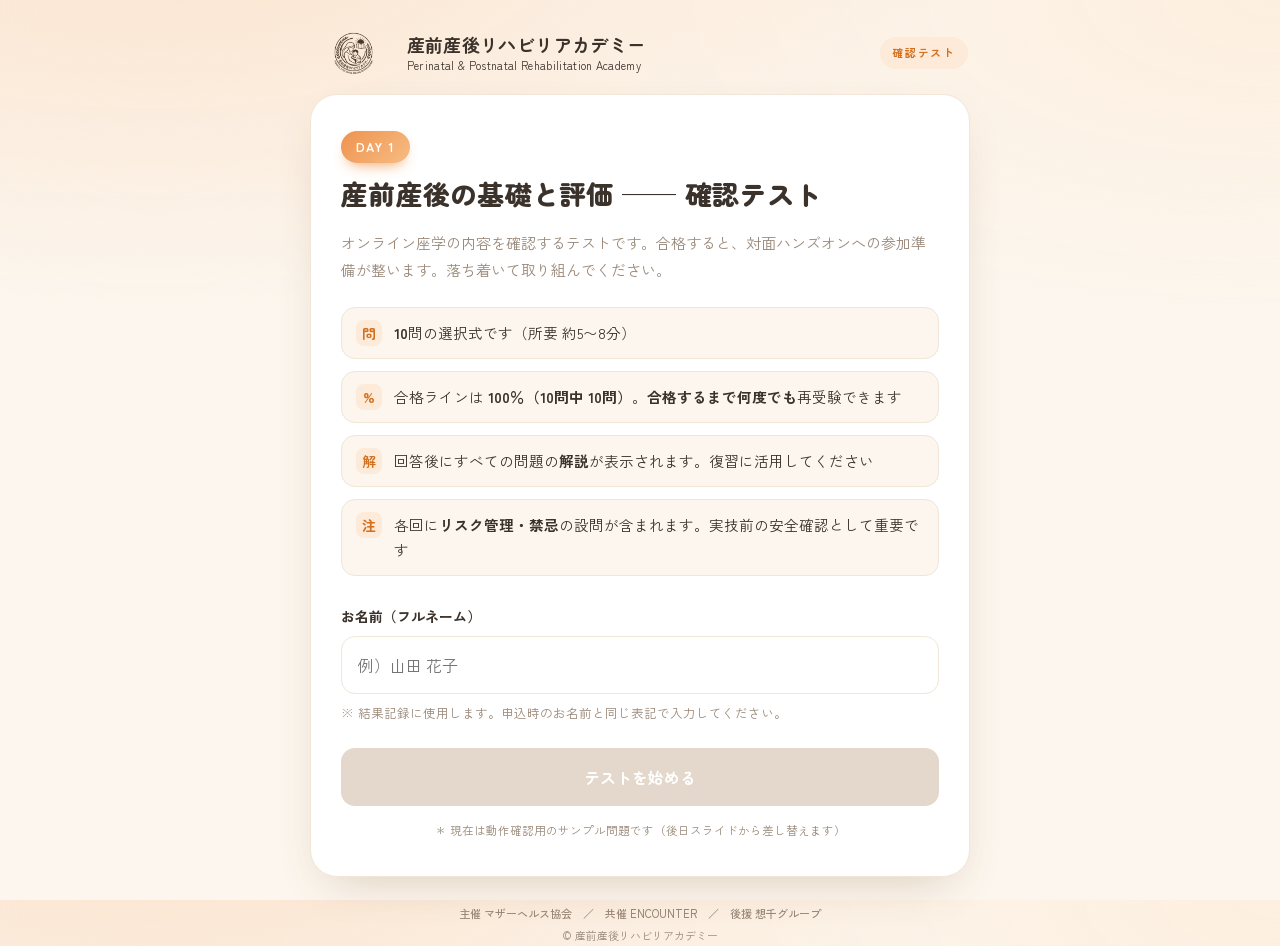
==== index.html @ aec10344 "Add files via upload" ====
<!DOCTYPE html>
<html lang="ja">
<head>
<meta charset="UTF-8" />
<meta name="viewport" content="width=device-width, initial-scale=1.0" />
<title>確認テスト｜産前産後リハビリアカデミー</title>
<link rel="preconnect" href="https://fonts.googleapis.com">
<link rel="preconnect" href="https://fonts.gstatic.com" crossorigin>
<link href="https://fonts.googleapis.com/css2?family=Zen+Kaku+Gothic+New:wght@400;500;700&family=Zen+Maru+Gothic:wght@500;700;900&display=swap" rel="stylesheet">
<style>
  /* ============================================================
     確認テスト テンプレート
     ── このファイルをDayごとに複製し、下の CONFIG と QUESTIONS を
        差し替えれば Day2〜4 も同じ見た目で量産できます。
     ============================================================ */

  /* ── ブランドカラー：HPの正式カラーコードが分かれば、ここを差し替えるだけで全体に反映 ── */
  :root{
    --cream:#FCF6EE;
    --paper:#FFFFFF;
    --ink:#3B322B;
    --ink-soft:#9A897A;
    --line:#F1E6D8;
    --coral:#EE934E;       /* メイン強調＝HPのオレンジ */
    --coral-dk:#D2701F;
    --sage:#84B58E;        /* 合格（セージ） */
    --clay:#E0907F;        /* 再挑戦（ダスティローズ） */
    --sage-bg:#E8F3EB;
    --clay-bg:#FBE8E5;
    --shadow:0 18px 48px -20px rgba(120,80,40,.30);
  }
  *{box-sizing:border-box;margin:0;padding:0}
  html,body{height:100%}
  body{
    font-family:"Zen Kaku Gothic New",system-ui,sans-serif;
    background:
      radial-gradient(120% 80% at 12% -10%, #FBE3CD 0%, transparent 55%),
      radial-gradient(110% 70% at 100% 0%, #FDEFDF 0%, transparent 50%),
      var(--cream);
    color:var(--ink);
    line-height:1.75;
    min-height:100%;
    display:flex;
    justify-content:center;
    padding:28px 16px 60px;
    -webkit-font-smoothing:antialiased;
  }
  .wrap{width:100%;max-width:660px}

  .masthead{display:flex;align-items:center;flex-wrap:wrap;gap:12px;margin-bottom:18px;padding:2px 2px 0}
  .masthead .logo{height:46px;width:auto;display:block}
  .wordmark{display:flex;flex-direction:column;justify-content:center;gap:3px}
  .wordmark .wm-mark{display:none}
  .wordmark .wm-text{font-family:"Zen Maru Gothic";font-weight:700;font-size:18px;line-height:1.2;color:var(--ink);letter-spacing:.02em}
  .wordmark .wm-sub{font-family:"Zen Kaku Gothic New";font-weight:400;font-size:11px;line-height:1.3;color:var(--ink);letter-spacing:.03em}
  .masthead .pill{
    margin-left:auto;font-size:11px;letter-spacing:.16em;color:var(--coral-dk);
    background:#FDEAD8;padding:6px 12px;border-radius:999px;font-weight:700;white-space:nowrap;
  }
  .sitefoot{text-align:center;margin-top:26px;font-size:11px;color:#9A8B7B;line-height:1.95}
  .sitefoot .org{color:var(--ink-soft);font-weight:500}

  .card{
    background:var(--paper);
    border:1px solid var(--line);
    border-radius:27px;
    padding:36px 30px;
    box-shadow:var(--shadow);
    animation:rise .6s cubic-bezier(.2,.8,.2,1) both;
  }
  @keyframes rise{from{opacity:0;transform:translateY(14px)}to{opacity:1;transform:none}}

  .eyebrow{
    display:inline-block;font-family:"Zen Maru Gothic";font-weight:700;color:#fff;
    background:linear-gradient(135deg,var(--coral),#F7BC83);
    font-size:12.5px;letter-spacing:.1em;margin-bottom:13px;
    padding:5px 15px;border-radius:999px;box-shadow:0 7px 15px -7px var(--coral);
  }
  h1{
    font-family:"Zen Maru Gothic";font-weight:900;
    font-size:27px;line-height:1.35;letter-spacing:.01em;margin-bottom:18px;
  }
  .lead{color:var(--ink-soft);font-size:15px;margin-bottom:24px}

  .rules{
    list-style:none;display:grid;gap:12px;margin:22px 0 28px;
  }
  .rules li{
    display:flex;gap:12px;align-items:flex-start;font-size:14.5px;
    background:var(--cream);border:1px solid var(--line);
    border-radius:14px;padding:12px 14px;
  }
  .rules .ic{
    flex:none;width:26px;height:26px;border-radius:8px;background:#FDEAD8;
    color:var(--coral-dk);display:grid;place-items:center;font-weight:700;
    font-family:"Zen Maru Gothic";font-size:14px;
  }

  label.fld{display:block;font-weight:700;font-size:14px;margin:0 0 8px}
  input[type=text]{
    width:100%;font:inherit;font-size:16px;padding:14px 16px;
    border:1.5px solid var(--line);border-radius:14px;background:#fff;
    transition:border-color .2s;
  }
  input[type=text]:focus{outline:none;border-color:var(--coral)}
  .hint{font-size:12.5px;color:var(--ink-soft);margin-top:8px}

  .btn{
    font:inherit;font-family:"Zen Maru Gothic";font-weight:700;font-size:16px;
    border:none;border-radius:14px;padding:15px 22px;cursor:pointer;
    transition:transform .12s,box-shadow .2s,background .2s;width:100%;
  }
  .btn-primary{background:var(--coral);color:#fff;box-shadow:0 10px 24px -10px var(--coral)}
  .btn-primary:hover{background:var(--coral-dk);transform:translateY(-1px)}
  .btn-primary:disabled{background:#E4D8CC;color:#fff;box-shadow:none;cursor:not-allowed;transform:none}
  .btn-ghost{background:transparent;color:var(--coral-dk);border:1.5px solid var(--line)}
  .btn-ghost:hover{border-color:var(--coral);background:#FFF4EA}
  .btn-row{display:grid;gap:12px;margin-top:24px}

  /* progress */
  .top{display:flex;align-items:center;justify-content:space-between;margin-bottom:6px}
  .qcount{font-size:13px;color:var(--ink-soft);font-weight:700;letter-spacing:.04em}
  .tag{font-size:11.5px;font-weight:700;color:var(--coral-dk);background:#FDEAD8;
       padding:4px 10px;border-radius:999px;letter-spacing:.04em}
  .bar{height:7px;background:var(--line);border-radius:999px;overflow:hidden;margin:10px 0 26px}
  .bar > i{display:block;height:100%;background:linear-gradient(90deg,var(--coral),#F7BC83);
           border-radius:999px;transition:width .4s cubic-bezier(.2,.8,.2,1)}

  .q{font-family:"Zen Maru Gothic";font-weight:700;font-size:20px;line-height:1.55;margin-bottom:22px}
  .opts{display:grid;gap:11px}
  .opt{
    display:flex;gap:13px;align-items:center;text-align:left;
    border:1.5px solid var(--line);background:#fff;border-radius:15px;
    padding:15px 16px;font:inherit;font-size:15.5px;cursor:pointer;
    transition:border-color .15s,background .15s,transform .1s;
  }
  .opt:hover{border-color:var(--coral);background:#FFF6EE}
  .opt .mk{
    flex:none;width:26px;height:26px;border-radius:50%;border:2px solid var(--line);
    display:grid;place-items:center;font-weight:700;font-size:13px;color:var(--ink-soft);
    font-family:"Zen Maru Gothic";transition:.15s;
  }
  .opt.sel{border-color:var(--coral);background:#FCE7D2}
  .opt.sel .mk{background:var(--coral);border-color:var(--coral);color:#fff}

  /* result */
  .scorewrap{text-align:center;padding:6px 0 4px}
  .ring{
    --p:0; width:148px;height:148px;border-radius:50%;margin:6px auto 18px;
    display:grid;place-items:center;position:relative;
    background:conic-gradient(var(--rc) calc(var(--p)*1%), var(--line) 0);
    transition:--p 1s;
  }
  .ring::before{content:"";position:absolute;inset:12px;border-radius:50%;background:#fff}
  .ring .num{position:relative;font-family:"Zen Maru Gothic";font-weight:900;font-size:34px;line-height:1}
  .ring .num small{display:block;font-size:13px;color:var(--ink-soft);font-weight:500;margin-top:3px}
  .verdict{font-family:"Zen Maru Gothic";font-weight:900;font-size:24px;margin-bottom:6px}
  .verdict.pass{color:var(--sage)}
  .verdict.fail{color:var(--clay)}
  .vsub{color:var(--ink-soft);font-size:14.5px;margin-bottom:22px}
  .banner{border-radius:16px;padding:16px 18px;font-size:14.5px;margin-bottom:24px;font-weight:500}
  .banner.pass{background:var(--sage-bg);color:#3F7A57;border:1px solid #CFE6D6}
  .banner.fail{background:var(--clay-bg);color:#B0584F;border:1px solid #F3D3CF}
  .banner b{font-family:"Zen Maru Gothic";font-weight:700}

  .review h3{font-family:"Zen Maru Gothic";font-size:15px;margin:8px 0 14px;color:var(--ink-soft);
             letter-spacing:.04em;font-weight:700}
  .rev{border:1px solid var(--line);border-radius:15px;padding:15px 16px;margin-bottom:12px;background:#fff}
  .rev .rq{font-weight:700;font-size:14.5px;margin-bottom:10px;display:flex;gap:9px;align-items:flex-start}
  .rev .badge{flex:none;width:22px;height:22px;border-radius:50%;display:grid;place-items:center;
              font-size:13px;font-weight:700;color:#fff}
  .rev.ok .badge{background:var(--sage)} .rev.ng .badge{background:var(--clay)}
  .ans{font-size:13.5px;margin:3px 0;padding-left:31px}
  .ans .lab{color:var(--ink-soft)}
  .ans.correct .val{color:var(--sage);font-weight:700}
  .ans.yours .val{color:var(--clay);font-weight:700}
  .expl{font-size:13.5px;color:var(--ink-soft);background:var(--cream);border-radius:11px;
        padding:10px 13px;margin:9px 0 0 31px;border-left:3px solid var(--coral)}
  .expl b{color:var(--coral-dk)}

  .foot{text-align:center;font-size:11.5px;color:var(--ink-soft);margin-top:22px;letter-spacing:.03em}
  .sample-note{font-size:11.5px;color:#9A8B7B;text-align:center;margin-top:14px}
  .hide{display:none}
</style>
</head>
<body>
<div class="wrap">
  <div class="masthead">
    <img class="logo" src="[data-uri]" alt="産前産後リハビリアカデミー"
         onerror="this.style.display='none';this.nextElementSibling.style.display='flex';">
    <div class="wordmark">
      <span class="wm-mark">産</span>
      <span class="wm-text">産前産後リハビリアカデミー</span>
      <span class="wm-sub">Perinatal &amp; Postnatal Rehabilitation Academy</span>
    </div>
    <span class="pill">確認テスト</span>
  </div>

  <!-- ===== START ===== -->
  <div class="card" id="start">
    <div class="eyebrow" id="dayLabel"></div>
    <h1 id="dayTitle"></h1>
    <p class="lead">オンライン座学の内容を確認するテストです。合格すると、対面ハンズオンへの参加準備が整います。落ち着いて取り組んでください。</p>
    <ul class="rules">
      <li><span class="ic">問</span><span><b id="qnum"></b>問の選択式です（所要 約5〜8分）</span></li>
      <li><span class="ic">%</span><span>合格ラインは <b id="passLabel"></b>。<b>合格するまで何度でも</b>再受験できます</span></li>
      <li><span class="ic">解</span><span>回答後にすべての問題の<b>解説</b>が表示されます。復習に活用してください</span></li>
      <li><span class="ic">注</span><span>各回に<b>リスク管理・禁忌</b>の設問が含まれます。実技前の安全確認として重要です</span></li>
    </ul>
    <label class="fld" for="name">お名前（フルネーム）</label>
    <input type="text" id="name" placeholder="例）山田 花子" autocomplete="name" />
    <p class="hint">※ 結果記録に使用します。申込時のお名前と同じ表記で入力してください。</p>
    <div class="btn-row">
      <button class="btn btn-primary" id="startBtn" disabled>テストを始める</button>
    </div>
    <p class="sample-note">＊ 現在は動作確認用のサンプル問題です（後日スライドから差し替えます）</p>
  </div>

  <!-- ===== QUIZ ===== -->
  <div class="card hide" id="quiz">
    <div class="top">
      <span class="qcount" id="qcount"></span>
      <span class="tag" id="qtag"></span>
    </div>
    <div class="bar"><i id="barFill" style="width:0%"></i></div>
    <div class="q" id="qText"></div>
    <div class="opts" id="opts"></div>
    <div class="btn-row">
      <button class="btn btn-primary" id="nextBtn" disabled>次へ</button>
    </div>
  </div>

  <!-- ===== RESULT ===== -->
  <div class="card hide" id="result">
    <div class="scorewrap">
      <div class="ring" id="ring"><span class="num" id="scoreNum"></span></div>
      <div class="verdict" id="verdict"></div>
      <div class="vsub" id="vsub"></div>
    </div>
    <div class="banner" id="banner"></div>
    <div class="review">
      <h3>復習 ── 全問の解説</h3>
      <div id="reviewList"></div>
    </div>
    <div class="btn-row">
      <button class="btn btn-ghost hide" id="retryBtn">もう一度挑戦する</button>
    </div>
    <p class="foot" id="recordNote"></p>
  </div>

  <div class="sitefoot">
    <span class="org">主催 マザーヘルス協会　／　共催 ENCOUNTER　／　後援 想千グループ</span><br>
    © 産前産後リハビリアカデミー
  </div>
</div>

<script>
/* ============================================================
   ① CONFIG ── Dayごとに書き換える設定
   ============================================================ */
const CONFIG = {
  day:        "DAY 1",
  title:      "産前産後の基礎と評価",
  passRatio:  1.0,          // 合格ライン（1.0 = 100%）
  // ▼ Apps Script を公開した「ウェブアプリURL」をここに貼る（未設定なら記録はスキップ）
  endpoint:   "https://script.google.com/macros/s/AKfycbw92xxGrnPwqDltsANabnVT67SQQKvEK06SO_dwPIWTa8DFITuuUKDO2SA6ubbLFX0jOg/exec"
};

/* ============================================================
   ② QUESTIONS ── スライドから差し替える設問
       type:"single" 単一選択 / answer は options のインデックス(0始まり)
       tag に「基礎」「リスク管理」など分類を入れると右上に表示されます
   ============================================================ */
const QUESTIONS = [
  { tag:"基礎",
    q:"正期産（フルターム）に該当する妊娠週数はどれですか？",
    options:["妊娠 34週0日〜36週6日","妊娠 37週0日〜41週6日","妊娠 42週0日以降"],
    answer:1,
    expl:"正期産は37週0日〜41週6日。37週未満は早産、42週以降は過期産に分類されます。" },

  { tag:"基礎",
    q:"妊娠中に分泌が増加し、靭帯の弛緩や関節弛緩性に関与するホルモンはどれですか？",
    options:["インスリン","リラキシン","コルチゾール"],
    answer:1,
    expl:"リラキシンは骨盤周囲をはじめとする靭帯の弛緩に関与し、関節の不安定性に影響します。" },

  { tag:"姿勢・動作",
    q:"妊娠・産後の姿勢変化のとらえ方として、最も適切なものはどれですか？",
    options:["全員に共通の決まったパターンに当てはめて評価する","個人差が大きいため、個別に評価する","姿勢変化は起こらないため評価は不要"],
    answer:1,
    expl:"姿勢変化には個人差が大きく、一律のパターン化は禁物。個別評価が基本です。" },

  { tag:"リスク管理",
    q:"運動中にただちに中止し、医療者に連絡すべき所見はどれですか？",
    options:["軽い倦怠感","性器出血・持続する腹痛・強いめまい","軽度の筋肉痛"],
    answer:1,
    expl:"性器出血、持続する腹痛、強いめまい等はレッドフラッグ。直ちに中止し医療者へ連絡します。" },

  { tag:"リスク管理",
    q:"産後の運動再開について、正しいものはどれですか？",
    options:["分娩様式や経過にかかわらず、全員同じ時期に開始してよい","経腟・帝王切開の別や回復経過に応じて、個別に判断する","産後はいかなる運動も6か月間禁止である"],
    answer:1,
    expl:"分娩様式・出血・創部・回復経過などにより、再開時期と強度は個別に判断します。" },

  { tag:"リスク管理",
    q:"妊娠中に仰臥位を長時間とることを避ける主な理由はどれですか？",
    options:["腰痛が必ず悪化するため","増大した子宮が下大静脈を圧迫し、仰臥位低血圧症候群を起こしうるため","呼吸ができなくなるため"],
    answer:1,
    expl:"増大子宮による下大静脈圧迫で血圧低下（仰臥位低血圧症候群）が起こりうるため、長時間の仰臥位は避けます。" },

  { tag:"評価",
    q:"腹直筋離開（DRA）の評価で主に確認する指標はどれですか？",
    options:["白線部に指が入る幅（離開幅）","下肢の長さの左右差","握力の値"],
    answer:0,
    expl:"白線部の離開幅（指何本分入るか）や深さ、収縮時の変化を確認します。" },

  { tag:"評価",
    q:"骨盤底筋トレーニングの指導で、まず重要なことはどれですか？",
    options:["できるだけ強く長く力を入れさせる","正しい収縮（締める・持ち上げる感覚）を確認・指導する","回数を毎日増やし続ける"],
    answer:1,
    expl:"誤った力み（息こらえ・代償）を防ぐため、まず正しい収縮の確認・指導が最優先です。" },

  { tag:"姿勢・動作",
    q:"抱っこなどの育児動作で腰部への負担を減らす基本はどれですか？",
    options:["対象物を体から離して持ち上げる","対象物を体に近づけ、下肢を使って持ち上げる","上半身だけを使って素早く持ち上げる"],
    answer:1,
    expl:"対象を体幹に近づけ、股関節・膝を使って持ち上げると腰部負担を軽減できます。" },

  { tag:"基礎",
    q:"本アカデミーが目指すゴールとして、ページに示されているものはどれですか？",
    options:["高リスク妊婦の周産期管理ができる","中リスク（中程度の症状）の産前産後患者のリハビリができる","手術を執刀できる"],
    answer:1,
    expl:"「中リスクの産前産後患者のリハビリができる」状態を目指す、と明示されています。" }
];

/* ============================================================
   ③ ロジック（基本的に編集不要）
   ============================================================ */
const $ = id => document.getElementById(id);
const total = QUESTIONS.length;
const passNeed = Math.ceil(total * CONFIG.passRatio);
let cur = 0, picks = [], attempt = 0, userName = "";

// 初期表示
$("dayLabel").textContent = CONFIG.day;
$("dayTitle").textContent = CONFIG.title + " ── 確認テスト";
$("qnum").textContent = total;
$("passLabel").textContent = Math.round(CONFIG.passRatio*100) + "％（" + total + "問中 " + passNeed + "問）";

$("name").addEventListener("input", e => {
  userName = e.target.value.trim();
  $("startBtn").disabled = userName.length === 0;
});
$("startBtn").addEventListener("click", startQuiz);
$("nextBtn").addEventListener("click", goNext);
$("retryBtn").addEventListener("click", () => { startQuiz(); });

function startQuiz(){
  cur = 0; picks = new Array(total).fill(null); attempt++;
  $("start").classList.add("hide");
  $("result").classList.add("hide");
  $("quiz").classList.remove("hide");
  render();
}

function render(){
  const item = QUESTIONS[cur];
  $("qcount").textContent = "問 " + (cur+1) + " / " + total;
  $("qtag").textContent = item.tag || "";
  $("qtag").style.display = item.tag ? "" : "none";
  $("barFill").style.width = ((cur)/total*100) + "%";
  $("qText").textContent = item.q;

  const box = $("opts"); box.innerHTML = "";
  const labels = ["A","B","C","D","E"];
  item.options.forEach((opt, i) => {
    const b = document.createElement("button");
    b.className = "opt" + (picks[cur]===i ? " sel" : "");
    b.innerHTML = '<span class="mk">'+labels[i]+'</span><span>'+opt+'</span>';
    b.addEventListener("click", () => {
      picks[cur] = i;
      [...box.children].forEach(c=>c.classList.remove("sel"));
      b.classList.add("sel");
      $("nextBtn").disabled = false;
    });
    box.appendChild(b);
  });
  $("nextBtn").disabled = picks[cur]===null;
  $("nextBtn").textContent = (cur === total-1) ? "採点する" : "次へ";
}

function goNext(){
  if(picks[cur]===null) return;
  if(cur < total-1){ cur++; render(); }
  else finish();
}

function finish(){
  const correct = picks.reduce((n,p,i)=> n + (p===QUESTIONS[i].answer?1:0), 0);
  const pct = Math.round(correct/total*100);
  const pass = correct >= passNeed;
  const wrongList = QUESTIONS
    .map((q,i)=> picks[i]===q.answer ? null : ("Q"+(i+1)))
    .filter(Boolean).join(", ") || "（なし）";

  $("quiz").classList.add("hide");
  $("result").classList.remove("hide");

  // スコアリング
  $("ring").style.setProperty("--rc", pass ? "var(--sage)" : "var(--clay)");
  $("ring").style.setProperty("--p", pct);
  $("scoreNum").innerHTML = correct + "/" + total + "<small>正答率 " + pct + "％</small>";

  const v = $("verdict"); const b = $("banner");
  if(pass){
    v.textContent = "合格"; v.className = "verdict pass";
    $("vsub").textContent = "お疲れさまでした。基準を満たしました。";
    b.className = "banner pass";
    b.innerHTML = "<b>"+userName+" さん、合格です。</b><br>この内容の理解が確認できました。ハンズオン（対面実技）の準備が整っています。下記の解説で総復習しておきましょう。";
    $("retryBtn").classList.add("hide");
  }else{
    v.textContent = "もう少し"; v.className = "verdict fail";
    $("vsub").textContent = "合格まで あと " + (passNeed - correct) + " 問です。";
    b.className = "banner fail";
    b.innerHTML = "<b>"+userName+" さん、惜しい！</b><br>下の解説でつまずいた箇所を確認し、もう一度挑戦してください。<b>回数制限はありません</b>。理解の定着が目的です。";
    $("retryBtn").classList.remove("hide");
  }

  buildReview();
  recordResult(correct, total, pct, pass, wrongList); // スプレッドシートへ記録
}

function buildReview(){
  const list = $("reviewList"); list.innerHTML = "";
  QUESTIONS.forEach((item, i) => {
    const ok = picks[i] === item.answer;
    const card = document.createElement("div");
    card.className = "rev " + (ok ? "ok" : "ng");
    const yours = picks[i]===null ? "（無回答）" : item.options[picks[i]];
    card.innerHTML =
      '<div class="rq"><span class="badge">'+(ok?"✓":"×")+'</span><span>'+(i+1)+'. '+item.q+'</span></div>'+
      (ok ? '' :
        '<div class="ans yours"><span class="lab">あなたの回答：</span><span class="val">'+yours+'</span></div>') +
      '<div class="ans correct"><span class="lab">正答：</span><span class="val">'+item.options[item.answer]+'</span></div>'+
      '<div class="expl"><b>解説 ─</b> '+item.expl+'</div>';
    list.appendChild(card);
  });
}

/* スプレッドシートへ記録（Apps Script ウェブアプリへ POST） */
function recordResult(correct, total, pct, pass, wrongList){
  const note = $("recordNote");
  const payload = {
    timestamp: new Date().toISOString(),
    name: userName,
    day: CONFIG.day,
    score: correct,
    total: total,
    percent: pct,
    pass: pass ? "合格" : "不合格",
    attempt: attempt,
    wrongList: wrongList
  };
  if(!CONFIG.endpoint || CONFIG.endpoint.indexOf("http") !== 0){
    note.textContent = "（記録先 未設定：本番ではApps ScriptのURLを設定すると自動記録されます）";
    console.log("記録データ（送信されません）:", payload);
    return;
  }
  fetch(CONFIG.endpoint, {
    method:"POST",
    mode:"no-cors",
    headers:{ "Content-Type":"text/plain;charset=utf-8" },
    body: JSON.stringify(payload)
  }).then(()=>{
    note.textContent = "結果を記録しました。";
  }).catch(()=>{
    note.textContent = "※ 記録の送信に失敗しました。通信環境をご確認のうえ、もう一度送信してください。";
  });
}
</script>
</body>
</html>
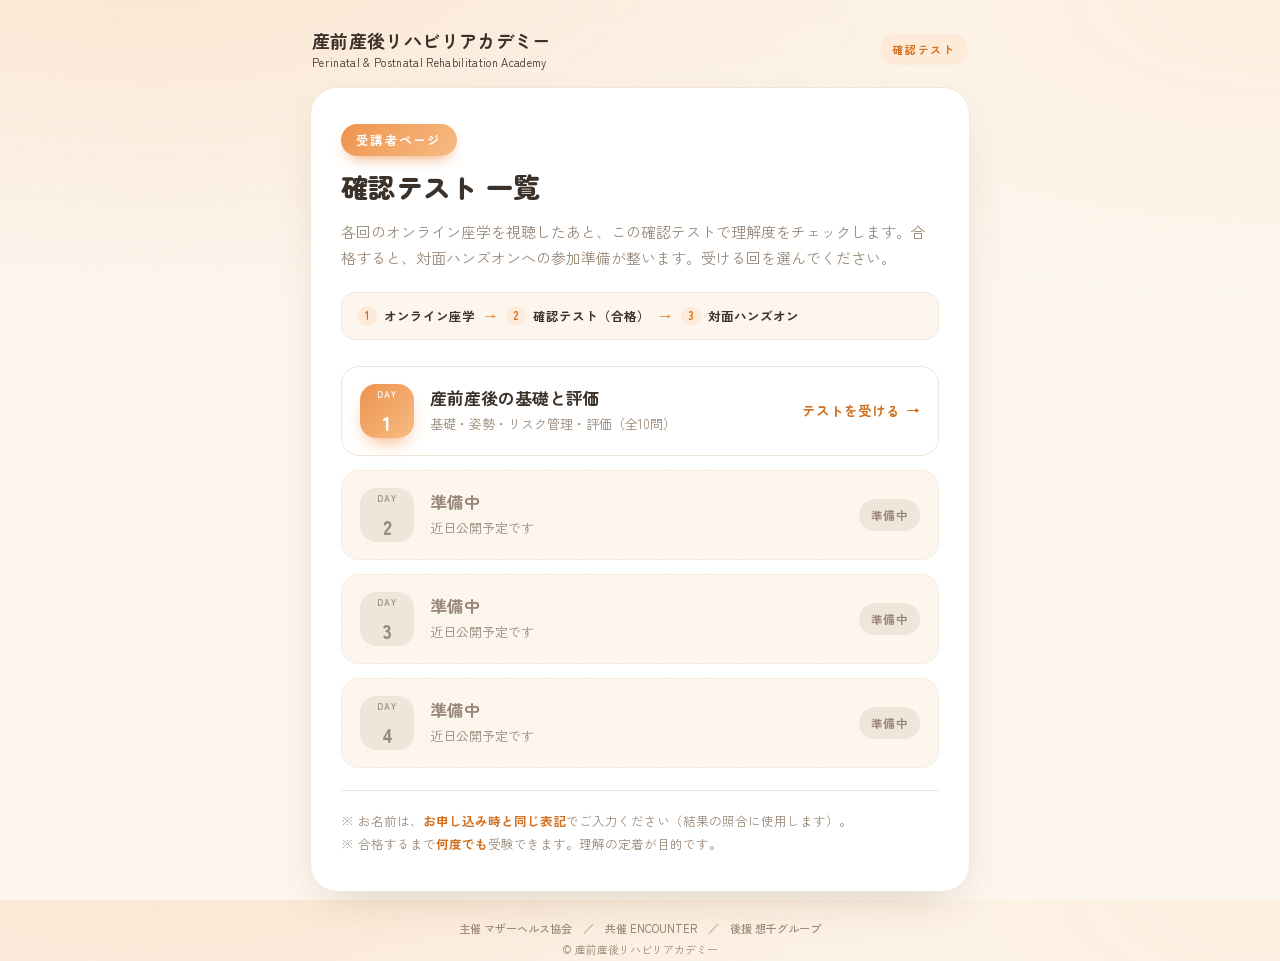
==== commit 5ab858a1: "Add files via upload" ====
--- a/index.html
+++ b/index.html
@@ -3,18 +3,18 @@
 <head>
 <meta charset="UTF-8" />
 <meta name="viewport" content="width=device-width, initial-scale=1.0" />
-<title>確認テスト｜産前産後リハビリアカデミー</title>
+<title>確認テスト 一覧｜産前産後リハビリアカデミー</title>
+<meta name="description" content="産前産後リハビリテーションアカデミーのオンライン確認テスト一覧。各回の座学のあと、確認テストで理解度をチェックします。" />
 <link rel="preconnect" href="https://fonts.googleapis.com">
 <link rel="preconnect" href="https://fonts.gstatic.com" crossorigin>
 <link href="https://fonts.googleapis.com/css2?family=Zen+Kaku+Gothic+New:wght@400;500;700&family=Zen+Maru+Gothic:wght@500;700;900&display=swap" rel="stylesheet">
 <style>
   /* ============================================================
-     確認テスト テンプレート
-     ── このファイルをDayごとに複製し、下の CONFIG と QUESTIONS を
-        差し替えれば Day2〜4 も同じ見た目で量産できます。
+     トップページ（確認テスト 一覧）
+     ── 配色・フォントは quiz-day1.html と完全に統一しています。
+        ブランドカラーを変えたいときは下の :root を、テスト本体と
+        同じ値に揃えてください。
      ============================================================ */
-
-  /* ── ブランドカラー：HPの正式カラーコードが分かれば、ここを差し替えるだけで全体に反映 ── */
   :root{
     --cream:#FCF6EE;
     --paper:#FFFFFF;
@@ -23,10 +23,8 @@
     --line:#F1E6D8;
     --coral:#EE934E;       /* メイン強調＝HPのオレンジ */
     --coral-dk:#D2701F;
-    --sage:#84B58E;        /* 合格（セージ） */
-    --clay:#E0907F;        /* 再挑戦（ダスティローズ） */
-    --sage-bg:#E8F3EB;
-    --clay-bg:#FBE8E5;
+    --sage:#84B58E;
+    --clay:#E0907F;
     --shadow:0 18px 48px -20px rgba(120,80,40,.30);
   }
   *{box-sizing:border-box;margin:0;padding:0}
@@ -47,10 +45,10 @@
   }
   .wrap{width:100%;max-width:660px}
 
+  /* ── ヘッダー（テスト本体と共通） ── */
   .masthead{display:flex;align-items:center;flex-wrap:wrap;gap:12px;margin-bottom:18px;padding:2px 2px 0}
   .masthead .logo{height:46px;width:auto;display:block}
   .wordmark{display:flex;flex-direction:column;justify-content:center;gap:3px}
-  .wordmark .wm-mark{display:none}
   .wordmark .wm-text{font-family:"Zen Maru Gothic";font-weight:700;font-size:18px;line-height:1.2;color:var(--ink);letter-spacing:.02em}
   .wordmark .wm-sub{font-family:"Zen Kaku Gothic New";font-weight:400;font-size:11px;line-height:1.3;color:var(--ink);letter-spacing:.03em}
   .masthead .pill{
@@ -60,6 +58,7 @@
   .sitefoot{text-align:center;margin-top:26px;font-size:11px;color:#9A8B7B;line-height:1.95}
   .sitefoot .org{color:var(--ink-soft);font-weight:500}
 
+  /* ── カード（テスト本体と共通） ── */
   .card{
     background:var(--paper);
     border:1px solid var(--line);
@@ -78,174 +77,152 @@
   }
   h1{
     font-family:"Zen Maru Gothic";font-weight:900;
-    font-size:27px;line-height:1.35;letter-spacing:.01em;margin-bottom:18px;
-  }
-  .lead{color:var(--ink-soft);font-size:15px;margin-bottom:24px}
-
-  .rules{
-    list-style:none;display:grid;gap:12px;margin:22px 0 28px;
-  }
-  .rules li{
-    display:flex;gap:12px;align-items:flex-start;font-size:14.5px;
+    font-size:27px;line-height:1.35;letter-spacing:.01em;margin-bottom:14px;
+  }
+  .lead{color:var(--ink-soft);font-size:15px;margin-bottom:20px}
+
+  /* ── 受講の流れ（細いストリップ） ── */
+  .flow{
+    display:flex;align-items:center;gap:9px;flex-wrap:wrap;
+    font-size:12.5px;color:var(--ink-soft);
     background:var(--cream);border:1px solid var(--line);
-    border-radius:14px;padding:12px 14px;
-  }
-  .rules .ic{
-    flex:none;width:26px;height:26px;border-radius:8px;background:#FDEAD8;
-    color:var(--coral-dk);display:grid;place-items:center;font-weight:700;
-    font-family:"Zen Maru Gothic";font-size:14px;
-  }
-
-  label.fld{display:block;font-weight:700;font-size:14px;margin:0 0 8px}
-  input[type=text]{
-    width:100%;font:inherit;font-size:16px;padding:14px 16px;
-    border:1.5px solid var(--line);border-radius:14px;background:#fff;
-    transition:border-color .2s;
-  }
-  input[type=text]:focus{outline:none;border-color:var(--coral)}
-  .hint{font-size:12.5px;color:var(--ink-soft);margin-top:8px}
-
-  .btn{
-    font:inherit;font-family:"Zen Maru Gothic";font-weight:700;font-size:16px;
-    border:none;border-radius:14px;padding:15px 22px;cursor:pointer;
-    transition:transform .12s,box-shadow .2s,background .2s;width:100%;
-  }
-  .btn-primary{background:var(--coral);color:#fff;box-shadow:0 10px 24px -10px var(--coral)}
-  .btn-primary:hover{background:var(--coral-dk);transform:translateY(-1px)}
-  .btn-primary:disabled{background:#E4D8CC;color:#fff;box-shadow:none;cursor:not-allowed;transform:none}
-  .btn-ghost{background:transparent;color:var(--coral-dk);border:1.5px solid var(--line)}
-  .btn-ghost:hover{border-color:var(--coral);background:#FFF4EA}
-  .btn-row{display:grid;gap:12px;margin-top:24px}
-
-  /* progress */
-  .top{display:flex;align-items:center;justify-content:space-between;margin-bottom:6px}
-  .qcount{font-size:13px;color:var(--ink-soft);font-weight:700;letter-spacing:.04em}
-  .tag{font-size:11.5px;font-weight:700;color:var(--coral-dk);background:#FDEAD8;
-       padding:4px 10px;border-radius:999px;letter-spacing:.04em}
-  .bar{height:7px;background:var(--line);border-radius:999px;overflow:hidden;margin:10px 0 26px}
-  .bar > i{display:block;height:100%;background:linear-gradient(90deg,var(--coral),#F7BC83);
-           border-radius:999px;transition:width .4s cubic-bezier(.2,.8,.2,1)}
-
-  .q{font-family:"Zen Maru Gothic";font-weight:700;font-size:20px;line-height:1.55;margin-bottom:22px}
-  .opts{display:grid;gap:11px}
-  .opt{
-    display:flex;gap:13px;align-items:center;text-align:left;
-    border:1.5px solid var(--line);background:#fff;border-radius:15px;
-    padding:15px 16px;font:inherit;font-size:15.5px;cursor:pointer;
-    transition:border-color .15s,background .15s,transform .1s;
-  }
-  .opt:hover{border-color:var(--coral);background:#FFF6EE}
-  .opt .mk{
-    flex:none;width:26px;height:26px;border-radius:50%;border:2px solid var(--line);
-    display:grid;place-items:center;font-weight:700;font-size:13px;color:var(--ink-soft);
-    font-family:"Zen Maru Gothic";transition:.15s;
-  }
-  .opt.sel{border-color:var(--coral);background:#FCE7D2}
-  .opt.sel .mk{background:var(--coral);border-color:var(--coral);color:#fff}
-
-  /* result */
-  .scorewrap{text-align:center;padding:6px 0 4px}
-  .ring{
-    --p:0; width:148px;height:148px;border-radius:50%;margin:6px auto 18px;
-    display:grid;place-items:center;position:relative;
-    background:conic-gradient(var(--rc) calc(var(--p)*1%), var(--line) 0);
-    transition:--p 1s;
-  }
-  .ring::before{content:"";position:absolute;inset:12px;border-radius:50%;background:#fff}
-  .ring .num{position:relative;font-family:"Zen Maru Gothic";font-weight:900;font-size:34px;line-height:1}
-  .ring .num small{display:block;font-size:13px;color:var(--ink-soft);font-weight:500;margin-top:3px}
-  .verdict{font-family:"Zen Maru Gothic";font-weight:900;font-size:24px;margin-bottom:6px}
-  .verdict.pass{color:var(--sage)}
-  .verdict.fail{color:var(--clay)}
-  .vsub{color:var(--ink-soft);font-size:14.5px;margin-bottom:22px}
-  .banner{border-radius:16px;padding:16px 18px;font-size:14.5px;margin-bottom:24px;font-weight:500}
-  .banner.pass{background:var(--sage-bg);color:#3F7A57;border:1px solid #CFE6D6}
-  .banner.fail{background:var(--clay-bg);color:#B0584F;border:1px solid #F3D3CF}
-  .banner b{font-family:"Zen Maru Gothic";font-weight:700}
-
-  .review h3{font-family:"Zen Maru Gothic";font-size:15px;margin:8px 0 14px;color:var(--ink-soft);
-             letter-spacing:.04em;font-weight:700}
-  .rev{border:1px solid var(--line);border-radius:15px;padding:15px 16px;margin-bottom:12px;background:#fff}
-  .rev .rq{font-weight:700;font-size:14.5px;margin-bottom:10px;display:flex;gap:9px;align-items:flex-start}
-  .rev .badge{flex:none;width:22px;height:22px;border-radius:50%;display:grid;place-items:center;
-              font-size:13px;font-weight:700;color:#fff}
-  .rev.ok .badge{background:var(--sage)} .rev.ng .badge{background:var(--clay)}
-  .ans{font-size:13.5px;margin:3px 0;padding-left:31px}
-  .ans .lab{color:var(--ink-soft)}
-  .ans.correct .val{color:var(--sage);font-weight:700}
-  .ans.yours .val{color:var(--clay);font-weight:700}
-  .expl{font-size:13.5px;color:var(--ink-soft);background:var(--cream);border-radius:11px;
-        padding:10px 13px;margin:9px 0 0 31px;border-left:3px solid var(--coral)}
-  .expl b{color:var(--coral-dk)}
-
-  .foot{text-align:center;font-size:11.5px;color:var(--ink-soft);margin-top:22px;letter-spacing:.03em}
-  .sample-note{font-size:11.5px;color:#9A8B7B;text-align:center;margin-top:14px}
-  .hide{display:none}
+    border-radius:14px;padding:12px 15px;margin-bottom:26px;
+  }
+  .flow .step{display:flex;align-items:center;gap:7px}
+  .flow .n{
+    flex:none;width:20px;height:20px;border-radius:50%;background:#FDEAD8;color:var(--coral-dk);
+    display:grid;place-items:center;font-family:"Zen Maru Gothic";font-weight:700;font-size:11px;
+  }
+  .flow b{color:var(--ink);font-weight:700}
+  .flow .arrow{color:var(--coral);font-weight:700}
+
+  /* ── DAY 選択ボタン ── */
+  .days{list-style:none;display:grid;gap:14px}
+  .day{
+    display:flex;align-items:center;gap:16px;
+    border:1.5px solid var(--line);border-radius:18px;
+    padding:17px 18px;background:#fff;text-decoration:none;color:inherit;
+    transition:border-color .15s,box-shadow .2s,transform .12s,background .15s;
+  }
+  .day-num{
+    flex:none;width:54px;height:54px;border-radius:16px;
+    display:grid;place-items:center;line-height:1;text-align:center;
+    font-family:"Zen Maru Gothic";font-weight:900;font-size:19px;
+  }
+  .day-num small{display:block;font-size:9px;letter-spacing:.14em;font-weight:700;margin-bottom:2px;opacity:.9}
+  .day-body{flex:1;min-width:0}
+  .day-title{display:block;font-family:"Zen Maru Gothic";font-weight:700;font-size:17px;line-height:1.4}
+  .day-desc{display:block;font-size:13px;color:var(--ink-soft);margin-top:3px}
+  .day-cta{flex:none;display:flex;align-items:center;gap:6px;font-family:"Zen Maru Gothic";font-weight:700;font-size:13.5px;white-space:nowrap}
+  .day-cta .arrow{transition:transform .15s}
+
+  /* 受験可能 */
+  .day.is-open{cursor:pointer}
+  .day.is-open .day-num{
+    background:linear-gradient(135deg,var(--coral),#F7BC83);color:#fff;
+    box-shadow:0 9px 20px -9px var(--coral);
+  }
+  .day.is-open .day-cta{color:var(--coral-dk)}
+  .day.is-open:hover{border-color:var(--coral);background:#FFF8F1;transform:translateY(-2px);box-shadow:var(--shadow)}
+  .day.is-open:hover .arrow{transform:translateX(4px)}
+  .day.is-open:focus-visible{outline:3px solid #F7BC83;outline-offset:2px}
+
+  /* 準備中 */
+  .day.is-soon{background:var(--cream);border-style:dashed;cursor:not-allowed}
+  .day.is-soon .day-num{background:#EFE6DA;color:var(--ink-soft)}
+  .day.is-soon .day-title{color:var(--ink-soft)}
+  .soon-badge{
+    flex:none;font-size:11.5px;font-weight:700;color:var(--ink-soft);
+    background:#EFE6DA;padding:6px 12px;border-radius:999px;letter-spacing:.04em;white-space:nowrap;
+  }
+
+  .note{font-size:12.5px;color:var(--ink-soft);margin-top:22px;line-height:1.85;
+        border-top:1px solid var(--line);padding-top:18px}
+  .note b{color:var(--coral-dk)}
+
+  @media (max-width:420px){
+    .card{padding:28px 20px}
+    .day{padding:15px 14px;gap:13px}
+    .day-num{width:48px;height:48px}
+    .day-cta .label{display:none}  /* 狭い画面では矢印のみ */
+  }
 </style>
 </head>
 <body>
 <div class="wrap">
   <div class="masthead">
-    <img class="logo" src="[data-uri]" alt="産前産後リハビリアカデミー"
+    <img class="logo" src="assets/logo.png" alt="産前産後リハビリアカデミー"
          onerror="this.style.display='none';this.nextElementSibling.style.display='flex';">
     <div class="wordmark">
-      <span class="wm-mark">産</span>
       <span class="wm-text">産前産後リハビリアカデミー</span>
       <span class="wm-sub">Perinatal &amp; Postnatal Rehabilitation Academy</span>
     </div>
     <span class="pill">確認テスト</span>
   </div>
 
-  <!-- ===== START ===== -->
-  <div class="card" id="start">
-    <div class="eyebrow" id="dayLabel"></div>
-    <h1 id="dayTitle"></h1>
-    <p class="lead">オンライン座学の内容を確認するテストです。合格すると、対面ハンズオンへの参加準備が整います。落ち着いて取り組んでください。</p>
-    <ul class="rules">
-      <li><span class="ic">問</span><span><b id="qnum"></b>問の選択式です（所要 約5〜8分）</span></li>
-      <li><span class="ic">%</span><span>合格ラインは <b id="passLabel"></b>。<b>合格するまで何度でも</b>再受験できます</span></li>
-      <li><span class="ic">解</span><span>回答後にすべての問題の<b>解説</b>が表示されます。復習に活用してください</span></li>
-      <li><span class="ic">注</span><span>各回に<b>リスク管理・禁忌</b>の設問が含まれます。実技前の安全確認として重要です</span></li>
+  <div class="card">
+    <div class="eyebrow">受講者ページ</div>
+    <h1>確認テスト 一覧</h1>
+    <p class="lead">各回のオンライン座学を視聴したあと、この確認テストで理解度をチェックします。合格すると、対面ハンズオンへの参加準備が整います。受ける回を選んでください。</p>
+
+    <div class="flow">
+      <span class="step"><span class="n">1</span><b>オンライン座学</b></span>
+      <span class="arrow">→</span>
+      <span class="step"><span class="n">2</span><b>確認テスト（合格）</b></span>
+      <span class="arrow">→</span>
+      <span class="step"><span class="n">3</span><b>対面ハンズオン</b></span>
+    </div>
+
+    <ul class="days">
+      <!-- DAY 1：公開中 -->
+      <li>
+        <a class="day is-open" href="day1.html">
+          <span class="day-num"><small>DAY</small>1</span>
+          <span class="day-body">
+            <span class="day-title">産前産後の基礎と評価</span>
+            <span class="day-desc">基礎・姿勢・リスク管理・評価（全10問）</span>
+          </span>
+          <span class="day-cta"><span class="label">テストを受ける</span> <span class="arrow">→</span></span>
+        </a>
+      </li>
+
+      <!-- DAY 2〜4：準備中（公開時に下記コメントの手順で有効化） -->
+      <li>
+        <div class="day is-soon" aria-disabled="true">
+          <span class="day-num"><small>DAY</small>2</span>
+          <span class="day-body">
+            <span class="day-title">準備中</span>
+            <span class="day-desc">近日公開予定です</span>
+          </span>
+          <span class="soon-badge">準備中</span>
+        </div>
+      </li>
+      <li>
+        <div class="day is-soon" aria-disabled="true">
+          <span class="day-num"><small>DAY</small>3</span>
+          <span class="day-body">
+            <span class="day-title">準備中</span>
+            <span class="day-desc">近日公開予定です</span>
+          </span>
+          <span class="soon-badge">準備中</span>
+        </div>
+      </li>
+      <li>
+        <div class="day is-soon" aria-disabled="true">
+          <span class="day-num"><small>DAY</small>4</span>
+          <span class="day-body">
+            <span class="day-title">準備中</span>
+            <span class="day-desc">近日公開予定です</span>
+          </span>
+          <span class="soon-badge">準備中</span>
+        </div>
+      </li>
     </ul>
-    <label class="fld" for="name">お名前（フルネーム）</label>
-    <input type="text" id="name" placeholder="例）山田 花子" autocomplete="name" />
-    <p class="hint">※ 結果記録に使用します。申込時のお名前と同じ表記で入力してください。</p>
-    <div class="btn-row">
-      <button class="btn btn-primary" id="startBtn" disabled>テストを始める</button>
-    </div>
-    <p class="sample-note">＊ 現在は動作確認用のサンプル問題です（後日スライドから差し替えます）</p>
-  </div>
-
-  <!-- ===== QUIZ ===== -->
-  <div class="card hide" id="quiz">
-    <div class="top">
-      <span class="qcount" id="qcount"></span>
-      <span class="tag" id="qtag"></span>
-    </div>
-    <div class="bar"><i id="barFill" style="width:0%"></i></div>
-    <div class="q" id="qText"></div>
-    <div class="opts" id="opts"></div>
-    <div class="btn-row">
-      <button class="btn btn-primary" id="nextBtn" disabled>次へ</button>
-    </div>
-  </div>
-
-  <!-- ===== RESULT ===== -->
-  <div class="card hide" id="result">
-    <div class="scorewrap">
-      <div class="ring" id="ring"><span class="num" id="scoreNum"></span></div>
-      <div class="verdict" id="verdict"></div>
-      <div class="vsub" id="vsub"></div>
-    </div>
-    <div class="banner" id="banner"></div>
-    <div class="review">
-      <h3>復習 ── 全問の解説</h3>
-      <div id="reviewList"></div>
-    </div>
-    <div class="btn-row">
-      <button class="btn btn-ghost hide" id="retryBtn">もう一度挑戦する</button>
-    </div>
-    <p class="foot" id="recordNote"></p>
+
+    <p class="note">
+      ※ お名前は、<b>お申し込み時と同じ表記</b>でご入力ください（結果の照合に使用します）。<br>
+      ※ 合格するまで<b>何度でも</b>受験できます。理解の定着が目的です。
+    </p>
   </div>
 
   <div class="sitefoot">
@@ -254,229 +231,14 @@
   </div>
 </div>
 
-<script>
-/* ============================================================
-   ① CONFIG ── Dayごとに書き換える設定
-   ============================================================ */
-const CONFIG = {
-  day:        "DAY 1",
-  title:      "産前産後の基礎と評価",
-  passRatio:  1.0,          // 合格ライン（1.0 = 100%）
-  // ▼ Apps Script を公開した「ウェブアプリURL」をここに貼る（未設定なら記録はスキップ）
-  endpoint:   "https://script.google.com/macros/s/AKfycbw92xxGrnPwqDltsANabnVT67SQQKvEK06SO_dwPIWTa8DFITuuUKDO2SA6ubbLFX0jOg/exec"
-};
-
-/* ============================================================
-   ② QUESTIONS ── スライドから差し替える設問
-       type:"single" 単一選択 / answer は options のインデックス(0始まり)
-       tag に「基礎」「リスク管理」など分類を入れると右上に表示されます
-   ============================================================ */
-const QUESTIONS = [
-  { tag:"基礎",
-    q:"正期産（フルターム）に該当する妊娠週数はどれですか？",
-    options:["妊娠 34週0日〜36週6日","妊娠 37週0日〜41週6日","妊娠 42週0日以降"],
-    answer:1,
-    expl:"正期産は37週0日〜41週6日。37週未満は早産、42週以降は過期産に分類されます。" },
-
-  { tag:"基礎",
-    q:"妊娠中に分泌が増加し、靭帯の弛緩や関節弛緩性に関与するホルモンはどれですか？",
-    options:["インスリン","リラキシン","コルチゾール"],
-    answer:1,
-    expl:"リラキシンは骨盤周囲をはじめとする靭帯の弛緩に関与し、関節の不安定性に影響します。" },
-
-  { tag:"姿勢・動作",
-    q:"妊娠・産後の姿勢変化のとらえ方として、最も適切なものはどれですか？",
-    options:["全員に共通の決まったパターンに当てはめて評価する","個人差が大きいため、個別に評価する","姿勢変化は起こらないため評価は不要"],
-    answer:1,
-    expl:"姿勢変化には個人差が大きく、一律のパターン化は禁物。個別評価が基本です。" },
-
-  { tag:"リスク管理",
-    q:"運動中にただちに中止し、医療者に連絡すべき所見はどれですか？",
-    options:["軽い倦怠感","性器出血・持続する腹痛・強いめまい","軽度の筋肉痛"],
-    answer:1,
-    expl:"性器出血、持続する腹痛、強いめまい等はレッドフラッグ。直ちに中止し医療者へ連絡します。" },
-
-  { tag:"リスク管理",
-    q:"産後の運動再開について、正しいものはどれですか？",
-    options:["分娩様式や経過にかかわらず、全員同じ時期に開始してよい","経腟・帝王切開の別や回復経過に応じて、個別に判断する","産後はいかなる運動も6か月間禁止である"],
-    answer:1,
-    expl:"分娩様式・出血・創部・回復経過などにより、再開時期と強度は個別に判断します。" },
-
-  { tag:"リスク管理",
-    q:"妊娠中に仰臥位を長時間とることを避ける主な理由はどれですか？",
-    options:["腰痛が必ず悪化するため","増大した子宮が下大静脈を圧迫し、仰臥位低血圧症候群を起こしうるため","呼吸ができなくなるため"],
-    answer:1,
-    expl:"増大子宮による下大静脈圧迫で血圧低下（仰臥位低血圧症候群）が起こりうるため、長時間の仰臥位は避けます。" },
-
-  { tag:"評価",
-    q:"腹直筋離開（DRA）の評価で主に確認する指標はどれですか？",
-    options:["白線部に指が入る幅（離開幅）","下肢の長さの左右差","握力の値"],
-    answer:0,
-    expl:"白線部の離開幅（指何本分入るか）や深さ、収縮時の変化を確認します。" },
-
-  { tag:"評価",
-    q:"骨盤底筋トレーニングの指導で、まず重要なことはどれですか？",
-    options:["できるだけ強く長く力を入れさせる","正しい収縮（締める・持ち上げる感覚）を確認・指導する","回数を毎日増やし続ける"],
-    answer:1,
-    expl:"誤った力み（息こらえ・代償）を防ぐため、まず正しい収縮の確認・指導が最優先です。" },
-
-  { tag:"姿勢・動作",
-    q:"抱っこなどの育児動作で腰部への負担を減らす基本はどれですか？",
-    options:["対象物を体から離して持ち上げる","対象物を体に近づけ、下肢を使って持ち上げる","上半身だけを使って素早く持ち上げる"],
-    answer:1,
-    expl:"対象を体幹に近づけ、股関節・膝を使って持ち上げると腰部負担を軽減できます。" },
-
-  { tag:"基礎",
-    q:"本アカデミーが目指すゴールとして、ページに示されているものはどれですか？",
-    options:["高リスク妊婦の周産期管理ができる","中リスク（中程度の症状）の産前産後患者のリハビリができる","手術を執刀できる"],
-    answer:1,
-    expl:"「中リスクの産前産後患者のリハビリができる」状態を目指す、と明示されています。" }
-];
-
-/* ============================================================
-   ③ ロジック（基本的に編集不要）
-   ============================================================ */
-const $ = id => document.getElementById(id);
-const total = QUESTIONS.length;
-const passNeed = Math.ceil(total * CONFIG.passRatio);
-let cur = 0, picks = [], attempt = 0, userName = "";
-
-// 初期表示
-$("dayLabel").textContent = CONFIG.day;
-$("dayTitle").textContent = CONFIG.title + " ── 確認テスト";
-$("qnum").textContent = total;
-$("passLabel").textContent = Math.round(CONFIG.passRatio*100) + "％（" + total + "問中 " + passNeed + "問）";
-
-$("name").addEventListener("input", e => {
-  userName = e.target.value.trim();
-  $("startBtn").disabled = userName.length === 0;
-});
-$("startBtn").addEventListener("click", startQuiz);
-$("nextBtn").addEventListener("click", goNext);
-$("retryBtn").addEventListener("click", () => { startQuiz(); });
-
-function startQuiz(){
-  cur = 0; picks = new Array(total).fill(null); attempt++;
-  $("start").classList.add("hide");
-  $("result").classList.add("hide");
-  $("quiz").classList.remove("hide");
-  render();
-}
-
-function render(){
-  const item = QUESTIONS[cur];
-  $("qcount").textContent = "問 " + (cur+1) + " / " + total;
-  $("qtag").textContent = item.tag || "";
-  $("qtag").style.display = item.tag ? "" : "none";
-  $("barFill").style.width = ((cur)/total*100) + "%";
-  $("qText").textContent = item.q;
-
-  const box = $("opts"); box.innerHTML = "";
-  const labels = ["A","B","C","D","E"];
-  item.options.forEach((opt, i) => {
-    const b = document.createElement("button");
-    b.className = "opt" + (picks[cur]===i ? " sel" : "");
-    b.innerHTML = '<span class="mk">'+labels[i]+'</span><span>'+opt+'</span>';
-    b.addEventListener("click", () => {
-      picks[cur] = i;
-      [...box.children].forEach(c=>c.classList.remove("sel"));
-      b.classList.add("sel");
-      $("nextBtn").disabled = false;
-    });
-    box.appendChild(b);
-  });
-  $("nextBtn").disabled = picks[cur]===null;
-  $("nextBtn").textContent = (cur === total-1) ? "採点する" : "次へ";
-}
-
-function goNext(){
-  if(picks[cur]===null) return;
-  if(cur < total-1){ cur++; render(); }
-  else finish();
-}
-
-function finish(){
-  const correct = picks.reduce((n,p,i)=> n + (p===QUESTIONS[i].answer?1:0), 0);
-  const pct = Math.round(correct/total*100);
-  const pass = correct >= passNeed;
-  const wrongList = QUESTIONS
-    .map((q,i)=> picks[i]===q.answer ? null : ("Q"+(i+1)))
-    .filter(Boolean).join(", ") || "（なし）";
-
-  $("quiz").classList.add("hide");
-  $("result").classList.remove("hide");
-
-  // スコアリング
-  $("ring").style.setProperty("--rc", pass ? "var(--sage)" : "var(--clay)");
-  $("ring").style.setProperty("--p", pct);
-  $("scoreNum").innerHTML = correct + "/" + total + "<small>正答率 " + pct + "％</small>";
-
-  const v = $("verdict"); const b = $("banner");
-  if(pass){
-    v.textContent = "合格"; v.className = "verdict pass";
-    $("vsub").textContent = "お疲れさまでした。基準を満たしました。";
-    b.className = "banner pass";
-    b.innerHTML = "<b>"+userName+" さん、合格です。</b><br>この内容の理解が確認できました。ハンズオン（対面実技）の準備が整っています。下記の解説で総復習しておきましょう。";
-    $("retryBtn").classList.add("hide");
-  }else{
-    v.textContent = "もう少し"; v.className = "verdict fail";
-    $("vsub").textContent = "合格まで あと " + (passNeed - correct) + " 問です。";
-    b.className = "banner fail";
-    b.innerHTML = "<b>"+userName+" さん、惜しい！</b><br>下の解説でつまずいた箇所を確認し、もう一度挑戦してください。<b>回数制限はありません</b>。理解の定着が目的です。";
-    $("retryBtn").classList.remove("hide");
-  }
-
-  buildReview();
-  recordResult(correct, total, pct, pass, wrongList); // スプレッドシートへ記録
-}
-
-function buildReview(){
-  const list = $("reviewList"); list.innerHTML = "";
-  QUESTIONS.forEach((item, i) => {
-    const ok = picks[i] === item.answer;
-    const card = document.createElement("div");
-    card.className = "rev " + (ok ? "ok" : "ng");
-    const yours = picks[i]===null ? "（無回答）" : item.options[picks[i]];
-    card.innerHTML =
-      '<div class="rq"><span class="badge">'+(ok?"✓":"×")+'</span><span>'+(i+1)+'. '+item.q+'</span></div>'+
-      (ok ? '' :
-        '<div class="ans yours"><span class="lab">あなたの回答：</span><span class="val">'+yours+'</span></div>') +
-      '<div class="ans correct"><span class="lab">正答：</span><span class="val">'+item.options[item.answer]+'</span></div>'+
-      '<div class="expl"><b>解説 ─</b> '+item.expl+'</div>';
-    list.appendChild(card);
-  });
-}
-
-/* スプレッドシートへ記録（Apps Script ウェブアプリへ POST） */
-function recordResult(correct, total, pct, pass, wrongList){
-  const note = $("recordNote");
-  const payload = {
-    timestamp: new Date().toISOString(),
-    name: userName,
-    day: CONFIG.day,
-    score: correct,
-    total: total,
-    percent: pct,
-    pass: pass ? "合格" : "不合格",
-    attempt: attempt,
-    wrongList: wrongList
-  };
-  if(!CONFIG.endpoint || CONFIG.endpoint.indexOf("http") !== 0){
-    note.textContent = "（記録先 未設定：本番ではApps ScriptのURLを設定すると自動記録されます）";
-    console.log("記録データ（送信されません）:", payload);
-    return;
-  }
-  fetch(CONFIG.endpoint, {
-    method:"POST",
-    mode:"no-cors",
-    headers:{ "Content-Type":"text/plain;charset=utf-8" },
-    body: JSON.stringify(payload)
-  }).then(()=>{
-    note.textContent = "結果を記録しました。";
-  }).catch(()=>{
-    note.textContent = "※ 記録の送信に失敗しました。通信環境をご確認のうえ、もう一度送信してください。";
-  });
-}
-</script>
+<!-- ============================================================
+     DAY2〜4 を公開するときの手順（このファイルの編集はこれだけ）
+     1. 該当の <li> 内を、DAY1 と同じ「is-open」リンク型に書き換える：
+        <a class="day is-open" href="day2.html"> ... </a>
+     2. day-title / day-desc を、その回の内容に変更
+     3. soon-badge の行を削除し、代わりに DAY1 と同じ
+        <span class="day-cta"><span class="label">テストを受ける</span> <span class="arrow">→</span></span>
+        を入れる
+     ============================================================ -->
 </body>
 </html>
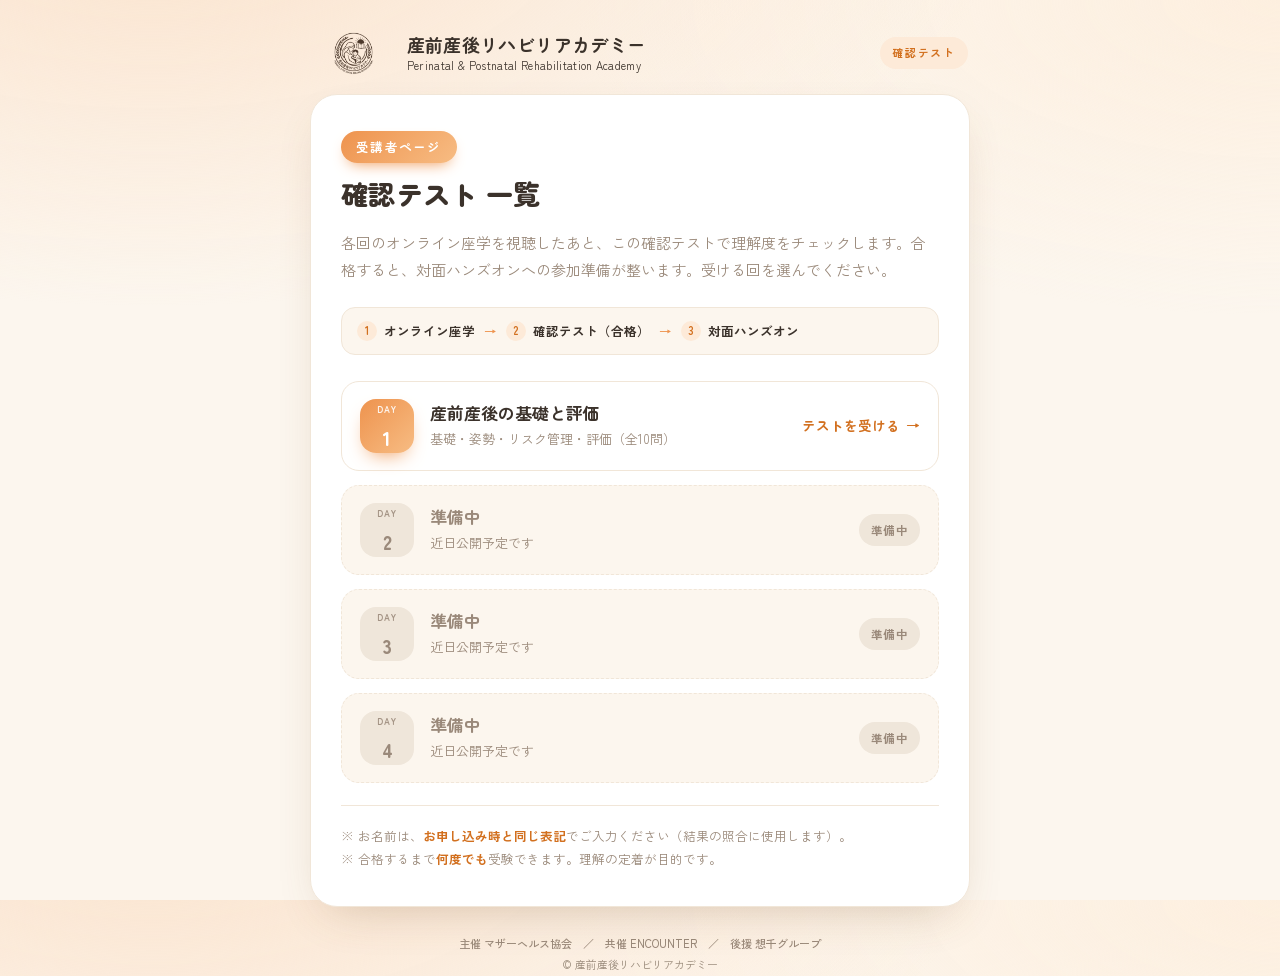
==== commit be613263: "Add files via upload" ====
--- a/index.html
+++ b/index.html
@@ -5,81 +5,31 @@
 <meta name="viewport" content="width=device-width, initial-scale=1.0" />
 <title>確認テスト 一覧｜産前産後リハビリアカデミー</title>
 <meta name="description" content="産前産後リハビリテーションアカデミーのオンライン確認テスト一覧。各回の座学のあと、確認テストで理解度をチェックします。" />
+
+<!-- LINE 等で URL を共有したときに出るプレビューカード（OGP）。設定済み。
+     ※ リポジトリ名や URL を変えた場合だけ、下の 2 か所を書き換えてください。 -->
+<meta property="og:type" content="website" />
+<meta property="og:title" content="確認テスト 一覧｜産前産後リハビリアカデミー" />
+<meta property="og:description" content="各回のオンライン座学のあと、確認テストで理解度をチェックします。" />
+<meta property="og:url" content="https://lylalarala-hue.github.io/mother-rehabilitation-academy/" />
+<meta property="og:image" content="https://lylalarala-hue.github.io/mother-rehabilitation-academy/assets/logo.png" />
+<link rel="icon" type="image/png" href="assets/logo.png" />
+
 <link rel="preconnect" href="https://fonts.googleapis.com">
 <link rel="preconnect" href="https://fonts.gstatic.com" crossorigin>
 <link href="https://fonts.googleapis.com/css2?family=Zen+Kaku+Gothic+New:wght@400;500;700&family=Zen+Maru+Gothic:wght@500;700;900&display=swap" rel="stylesheet">
+
+<!-- 共通デザイン（ブランドカラー・ヘッダー・カードなど）はテスト本体と同じ
+     assets/quiz.css を使用。色を変えたいときは quiz.css の :root を
+     1 か所直すだけで、このページにも全 DAY にも反映されます。 -->
+<link rel="stylesheet" href="assets/quiz.css">
+
 <style>
   /* ============================================================
-     トップページ（確認テスト 一覧）
-     ── 配色・フォントは quiz-day1.html と完全に統一しています。
-        ブランドカラーを変えたいときは下の :root を、テスト本体と
-        同じ値に揃えてください。
+     このページ（確認テスト 一覧）専用のスタイル
+     ── 共通部分（配色・フォント・ヘッダー・カード）は assets/quiz.css
+        が担当。ここにあるのは「受講の流れ」と「DAY 選択ボタン」だけ。
      ============================================================ */
-  :root{
-    --cream:#FCF6EE;
-    --paper:#FFFFFF;
-    --ink:#3B322B;
-    --ink-soft:#9A897A;
-    --line:#F1E6D8;
-    --coral:#EE934E;       /* メイン強調＝HPのオレンジ */
-    --coral-dk:#D2701F;
-    --sage:#84B58E;
-    --clay:#E0907F;
-    --shadow:0 18px 48px -20px rgba(120,80,40,.30);
-  }
-  *{box-sizing:border-box;margin:0;padding:0}
-  html,body{height:100%}
-  body{
-    font-family:"Zen Kaku Gothic New",system-ui,sans-serif;
-    background:
-      radial-gradient(120% 80% at 12% -10%, #FBE3CD 0%, transparent 55%),
-      radial-gradient(110% 70% at 100% 0%, #FDEFDF 0%, transparent 50%),
-      var(--cream);
-    color:var(--ink);
-    line-height:1.75;
-    min-height:100%;
-    display:flex;
-    justify-content:center;
-    padding:28px 16px 60px;
-    -webkit-font-smoothing:antialiased;
-  }
-  .wrap{width:100%;max-width:660px}
-
-  /* ── ヘッダー（テスト本体と共通） ── */
-  .masthead{display:flex;align-items:center;flex-wrap:wrap;gap:12px;margin-bottom:18px;padding:2px 2px 0}
-  .masthead .logo{height:46px;width:auto;display:block}
-  .wordmark{display:flex;flex-direction:column;justify-content:center;gap:3px}
-  .wordmark .wm-text{font-family:"Zen Maru Gothic";font-weight:700;font-size:18px;line-height:1.2;color:var(--ink);letter-spacing:.02em}
-  .wordmark .wm-sub{font-family:"Zen Kaku Gothic New";font-weight:400;font-size:11px;line-height:1.3;color:var(--ink);letter-spacing:.03em}
-  .masthead .pill{
-    margin-left:auto;font-size:11px;letter-spacing:.16em;color:var(--coral-dk);
-    background:#FDEAD8;padding:6px 12px;border-radius:999px;font-weight:700;white-space:nowrap;
-  }
-  .sitefoot{text-align:center;margin-top:26px;font-size:11px;color:#9A8B7B;line-height:1.95}
-  .sitefoot .org{color:var(--ink-soft);font-weight:500}
-
-  /* ── カード（テスト本体と共通） ── */
-  .card{
-    background:var(--paper);
-    border:1px solid var(--line);
-    border-radius:27px;
-    padding:36px 30px;
-    box-shadow:var(--shadow);
-    animation:rise .6s cubic-bezier(.2,.8,.2,1) both;
-  }
-  @keyframes rise{from{opacity:0;transform:translateY(14px)}to{opacity:1;transform:none}}
-
-  .eyebrow{
-    display:inline-block;font-family:"Zen Maru Gothic";font-weight:700;color:#fff;
-    background:linear-gradient(135deg,var(--coral),#F7BC83);
-    font-size:12.5px;letter-spacing:.1em;margin-bottom:13px;
-    padding:5px 15px;border-radius:999px;box-shadow:0 7px 15px -7px var(--coral);
-  }
-  h1{
-    font-family:"Zen Maru Gothic";font-weight:900;
-    font-size:27px;line-height:1.35;letter-spacing:.01em;margin-bottom:14px;
-  }
-  .lead{color:var(--ink-soft);font-size:15px;margin-bottom:20px}
 
   /* ── 受講の流れ（細いストリップ） ── */
   .flow{
@@ -186,7 +136,7 @@
         </a>
       </li>
 
-      <!-- DAY 2〜4：準備中（公開時に下記コメントの手順で有効化） -->
+      <!-- DAY 2：準備中 -->
       <li>
         <div class="day is-soon" aria-disabled="true">
           <span class="day-num"><small>DAY</small>2</span>
@@ -196,7 +146,20 @@
           </span>
           <span class="soon-badge">準備中</span>
         </div>
-      </li>
+        <!-- ▼ DAY2 公開時：すぐ上の <div class="day is-soon"> から </div> までを削除し、
+             この囲みコメントを外して、タイトルと説明の 2 行だけ書き換えてください ▼
+        <a class="day is-open" href="day2.html">
+          <span class="day-num"><small>DAY</small>2</span>
+          <span class="day-body">
+            <span class="day-title">（この回のタイトル）</span>
+            <span class="day-desc">（内容の説明・全◯問）</span>
+          </span>
+          <span class="day-cta"><span class="label">テストを受ける</span> <span class="arrow">→</span></span>
+        </a>
+        -->
+      </li>
+
+      <!-- DAY 3：準備中 -->
       <li>
         <div class="day is-soon" aria-disabled="true">
           <span class="day-num"><small>DAY</small>3</span>
@@ -206,7 +169,20 @@
           </span>
           <span class="soon-badge">準備中</span>
         </div>
-      </li>
+        <!-- ▼ DAY3 公開時：すぐ上の <div class="day is-soon"> から </div> までを削除し、
+             この囲みコメントを外して、タイトルと説明の 2 行だけ書き換えてください ▼
+        <a class="day is-open" href="day3.html">
+          <span class="day-num"><small>DAY</small>3</span>
+          <span class="day-body">
+            <span class="day-title">（この回のタイトル）</span>
+            <span class="day-desc">（内容の説明・全◯問）</span>
+          </span>
+          <span class="day-cta"><span class="label">テストを受ける</span> <span class="arrow">→</span></span>
+        </a>
+        -->
+      </li>
+
+      <!-- DAY 4：準備中 -->
       <li>
         <div class="day is-soon" aria-disabled="true">
           <span class="day-num"><small>DAY</small>4</span>
@@ -216,6 +192,17 @@
           </span>
           <span class="soon-badge">準備中</span>
         </div>
+        <!-- ▼ DAY4 公開時：すぐ上の <div class="day is-soon"> から </div> までを削除し、
+             この囲みコメントを外して、タイトルと説明の 2 行だけ書き換えてください ▼
+        <a class="day is-open" href="day4.html">
+          <span class="day-num"><small>DAY</small>4</span>
+          <span class="day-body">
+            <span class="day-title">（この回のタイトル）</span>
+            <span class="day-desc">（内容の説明・全◯問）</span>
+          </span>
+          <span class="day-cta"><span class="label">テストを受ける</span> <span class="arrow">→</span></span>
+        </a>
+        -->
       </li>
     </ul>
 
@@ -231,14 +218,7 @@
   </div>
 </div>
 
-<!-- ============================================================
-     DAY2〜4 を公開するときの手順（このファイルの編集はこれだけ）
-     1. 該当の <li> 内を、DAY1 と同じ「is-open」リンク型に書き換える：
-        <a class="day is-open" href="day2.html"> ... </a>
-     2. day-title / day-desc を、その回の内容に変更
-     3. soon-badge の行を削除し、代わりに DAY1 と同じ
-        <span class="day-cta"><span class="label">テストを受ける</span> <span class="arrow">→</span></span>
-        を入れる
-     ============================================================ -->
+<!-- DAY2〜4 の公開手順：各 <li> 内のコメントどおり（差し替え用ブロックのコメントを外すだけ）。
+     あわせて dayX.html を day1.html の複製から作成してください（手順は README-setup.md）。 -->
 </body>
 </html>
--- a/assets/quiz.css
+++ b/assets/quiz.css
@@ -0,0 +1,177 @@
+  /* ============================================================
+     確認テスト テンプレート
+     ── このファイルをDayごとに複製し、下の CONFIG と QUESTIONS を
+        差し替えれば Day2〜4 も同じ見た目で量産できます。
+     ============================================================ */
+
+  /* ── ブランドカラー：HPの正式カラーコードが分かれば、ここを差し替えるだけで全体に反映 ── */
+  :root{
+    --cream:#FCF6EE;
+    --paper:#FFFFFF;
+    --ink:#3B322B;
+    --ink-soft:#9A897A;
+    --line:#F1E6D8;
+    --coral:#EE934E;       /* メイン強調＝HPのオレンジ */
+    --coral-dk:#D2701F;
+    --sage:#84B58E;        /* 合格（セージ） */
+    --clay:#E0907F;        /* 再挑戦（ダスティローズ） */
+    --sage-bg:#E8F3EB;
+    --clay-bg:#FBE8E5;
+    --shadow:0 18px 48px -20px rgba(120,80,40,.30);
+  }
+  *{box-sizing:border-box;margin:0;padding:0}
+  html,body{height:100%}
+  body{
+    font-family:"Zen Kaku Gothic New",system-ui,sans-serif;
+    background:
+      radial-gradient(120% 80% at 12% -10%, #FBE3CD 0%, transparent 55%),
+      radial-gradient(110% 70% at 100% 0%, #FDEFDF 0%, transparent 50%),
+      var(--cream);
+    color:var(--ink);
+    line-height:1.75;
+    min-height:100%;
+    display:flex;
+    justify-content:center;
+    padding:28px 16px 60px;
+    -webkit-font-smoothing:antialiased;
+  }
+  .wrap{width:100%;max-width:660px}
+
+  .masthead{display:flex;align-items:center;flex-wrap:wrap;gap:12px;margin-bottom:18px;padding:2px 2px 0}
+  .masthead .home-link{display:flex;align-items:center;gap:12px;text-decoration:none;color:inherit;border-radius:12px;transition:opacity .15s}
+  .masthead .home-link:hover{opacity:.75}
+  .masthead .home-link:focus-visible{outline:3px solid #F7BC83;outline-offset:3px}
+  .masthead .logo{height:46px;width:auto;display:block}
+  .wordmark{display:flex;flex-direction:column;justify-content:center;gap:3px}
+  .wordmark .wm-mark{display:none}
+  .wordmark .wm-text{font-family:"Zen Maru Gothic";font-weight:700;font-size:18px;line-height:1.2;color:var(--ink);letter-spacing:.02em}
+  .wordmark .wm-sub{font-family:"Zen Kaku Gothic New";font-weight:400;font-size:11px;line-height:1.3;color:var(--ink);letter-spacing:.03em}
+  .masthead .pill{
+    margin-left:auto;font-size:11px;letter-spacing:.16em;color:var(--coral-dk);
+    background:#FDEAD8;padding:6px 12px;border-radius:999px;font-weight:700;white-space:nowrap;
+  }
+  .sitefoot{text-align:center;margin-top:26px;font-size:11px;color:#9A8B7B;line-height:1.95}
+  .sitefoot .org{color:var(--ink-soft);font-weight:500}
+
+  .card{
+    background:var(--paper);
+    border:1px solid var(--line);
+    border-radius:27px;
+    padding:36px 30px;
+    box-shadow:var(--shadow);
+    animation:rise .6s cubic-bezier(.2,.8,.2,1) both;
+  }
+  @keyframes rise{from{opacity:0;transform:translateY(14px)}to{opacity:1;transform:none}}
+
+  .eyebrow{
+    display:inline-block;font-family:"Zen Maru Gothic";font-weight:700;color:#fff;
+    background:linear-gradient(135deg,var(--coral),#F7BC83);
+    font-size:12.5px;letter-spacing:.1em;margin-bottom:13px;
+    padding:5px 15px;border-radius:999px;box-shadow:0 7px 15px -7px var(--coral);
+  }
+  h1{
+    font-family:"Zen Maru Gothic";font-weight:900;
+    font-size:27px;line-height:1.35;letter-spacing:.01em;margin-bottom:18px;
+  }
+  .lead{color:var(--ink-soft);font-size:15px;margin-bottom:24px}
+
+  .rules{
+    list-style:none;display:grid;gap:12px;margin:22px 0 28px;
+  }
+  .rules li{
+    display:flex;gap:12px;align-items:flex-start;font-size:14.5px;
+    background:var(--cream);border:1px solid var(--line);
+    border-radius:14px;padding:12px 14px;
+  }
+  .rules .ic{
+    flex:none;width:26px;height:26px;border-radius:8px;background:#FDEAD8;
+    color:var(--coral-dk);display:grid;place-items:center;font-weight:700;
+    font-family:"Zen Maru Gothic";font-size:14px;
+  }
+
+  label.fld{display:block;font-weight:700;font-size:14px;margin:0 0 8px}
+  input[type=text]{
+    width:100%;font:inherit;font-size:16px;padding:14px 16px;
+    border:1.5px solid var(--line);border-radius:14px;background:#fff;
+    transition:border-color .2s;
+  }
+  input[type=text]:focus{outline:none;border-color:var(--coral)}
+  .hint{font-size:12.5px;color:var(--ink-soft);margin-top:8px}
+
+  .btn{
+    font:inherit;font-family:"Zen Maru Gothic";font-weight:700;font-size:16px;
+    border:none;border-radius:14px;padding:15px 22px;cursor:pointer;
+    transition:transform .12s,box-shadow .2s,background .2s;width:100%;
+    display:block;text-align:center;text-decoration:none;  /* <a>もボタン表示に */
+  }
+  .btn-primary{background:var(--coral);color:#fff;box-shadow:0 10px 24px -10px var(--coral)}
+  .btn-primary:hover{background:var(--coral-dk);transform:translateY(-1px)}
+  .btn-primary:disabled{background:#E4D8CC;color:#fff;box-shadow:none;cursor:not-allowed;transform:none}
+  .btn-ghost{background:transparent;color:var(--coral-dk);border:1.5px solid var(--line)}
+  .btn-ghost:hover{border-color:var(--coral);background:#FFF4EA}
+  .btn-row{display:grid;gap:12px;margin-top:24px}
+
+  /* progress */
+  .top{display:flex;align-items:center;justify-content:space-between;margin-bottom:6px}
+  .qcount{font-size:13px;color:var(--ink-soft);font-weight:700;letter-spacing:.04em}
+  .tag{font-size:11.5px;font-weight:700;color:var(--coral-dk);background:#FDEAD8;
+       padding:4px 10px;border-radius:999px;letter-spacing:.04em}
+  .bar{height:7px;background:var(--line);border-radius:999px;overflow:hidden;margin:10px 0 26px}
+  .bar > i{display:block;height:100%;background:linear-gradient(90deg,var(--coral),#F7BC83);
+           border-radius:999px;transition:width .4s cubic-bezier(.2,.8,.2,1)}
+
+  .q{font-family:"Zen Maru Gothic";font-weight:700;font-size:20px;line-height:1.55;margin-bottom:22px}
+  .opts{display:grid;gap:11px}
+  .opt{
+    display:flex;gap:13px;align-items:center;text-align:left;
+    border:1.5px solid var(--line);background:#fff;border-radius:15px;
+    padding:15px 16px;font:inherit;font-size:15.5px;cursor:pointer;
+    transition:border-color .15s,background .15s,transform .1s;
+  }
+  .opt:hover{border-color:var(--coral);background:#FFF6EE}
+  .opt .mk{
+    flex:none;width:26px;height:26px;border-radius:50%;border:2px solid var(--line);
+    display:grid;place-items:center;font-weight:700;font-size:13px;color:var(--ink-soft);
+    font-family:"Zen Maru Gothic";transition:.15s;
+  }
+  .opt.sel{border-color:var(--coral);background:#FCE7D2}
+  .opt.sel .mk{background:var(--coral);border-color:var(--coral);color:#fff}
+
+  /* result */
+  .scorewrap{text-align:center;padding:6px 0 4px}
+  .ring{
+    --p:0; width:148px;height:148px;border-radius:50%;margin:6px auto 18px;
+    display:grid;place-items:center;position:relative;
+    background:conic-gradient(var(--rc) calc(var(--p)*1%), var(--line) 0);
+    transition:--p 1s;
+  }
+  .ring::before{content:"";position:absolute;inset:12px;border-radius:50%;background:#fff}
+  .ring .num{position:relative;font-family:"Zen Maru Gothic";font-weight:900;font-size:34px;line-height:1}
+  .ring .num small{display:block;font-size:13px;color:var(--ink-soft);font-weight:500;margin-top:3px}
+  .verdict{font-family:"Zen Maru Gothic";font-weight:900;font-size:24px;margin-bottom:6px}
+  .verdict.pass{color:var(--sage)}
+  .verdict.fail{color:var(--clay)}
+  .vsub{color:var(--ink-soft);font-size:14.5px;margin-bottom:22px}
+  .banner{border-radius:16px;padding:16px 18px;font-size:14.5px;margin-bottom:24px;font-weight:500}
+  .banner.pass{background:var(--sage-bg);color:#3F7A57;border:1px solid #CFE6D6}
+  .banner.fail{background:var(--clay-bg);color:#B0584F;border:1px solid #F3D3CF}
+  .banner b{font-family:"Zen Maru Gothic";font-weight:700}
+
+  .review h3{font-family:"Zen Maru Gothic";font-size:15px;margin:8px 0 14px;color:var(--ink-soft);
+             letter-spacing:.04em;font-weight:700}
+  .rev{border:1px solid var(--line);border-radius:15px;padding:15px 16px;margin-bottom:12px;background:#fff}
+  .rev .rq{font-weight:700;font-size:14.5px;margin-bottom:10px;display:flex;gap:9px;align-items:flex-start}
+  .rev .badge{flex:none;width:22px;height:22px;border-radius:50%;display:grid;place-items:center;
+              font-size:13px;font-weight:700;color:#fff}
+  .rev.ok .badge{background:var(--sage)} .rev.ng .badge{background:var(--clay)}
+  .ans{font-size:13.5px;margin:3px 0;padding-left:31px}
+  .ans .lab{color:var(--ink-soft)}
+  .ans.correct .val{color:var(--sage);font-weight:700}
+  .ans.yours .val{color:var(--clay);font-weight:700}
+  .expl{font-size:13.5px;color:var(--ink-soft);background:var(--cream);border-radius:11px;
+        padding:10px 13px;margin:9px 0 0 31px;border-left:3px solid var(--coral)}
+  .expl b{color:var(--coral-dk)}
+
+  .foot{text-align:center;font-size:11.5px;color:var(--ink-soft);margin-top:22px;letter-spacing:.03em}
+  .sample-note{font-size:11.5px;color:#9A8B7B;text-align:center;margin-top:14px}
+  .hide{display:none}
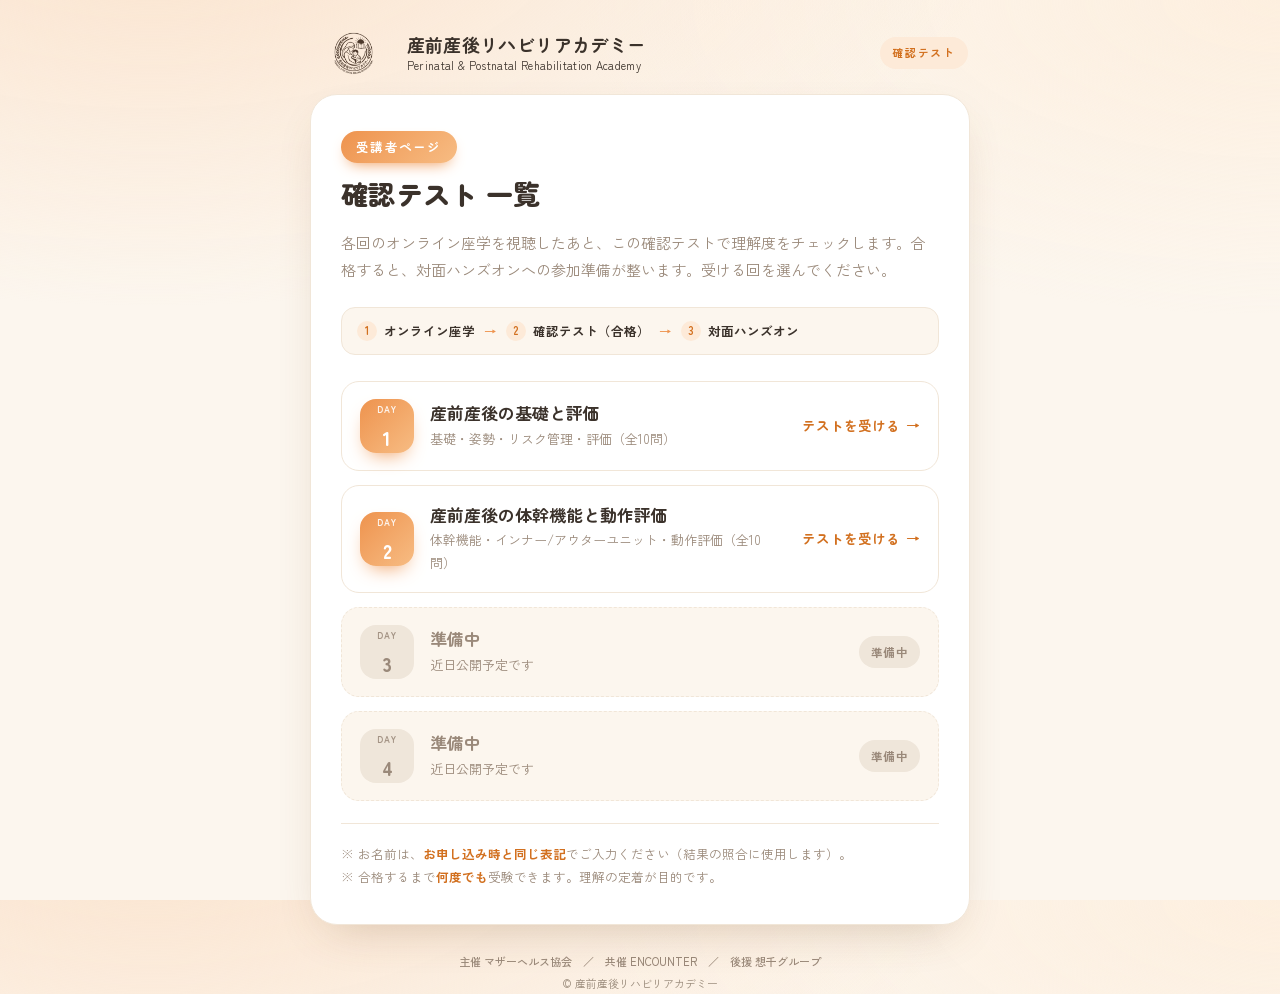
==== commit ac82f5c7: "Add files via upload" ====
--- a/index.html
+++ b/index.html
@@ -136,27 +136,16 @@
         </a>
       </li>
 
-      <!-- DAY 2：準備中 -->
-      <li>
-        <div class="day is-soon" aria-disabled="true">
-          <span class="day-num"><small>DAY</small>2</span>
-          <span class="day-body">
-            <span class="day-title">準備中</span>
-            <span class="day-desc">近日公開予定です</span>
-          </span>
-          <span class="soon-badge">準備中</span>
-        </div>
-        <!-- ▼ DAY2 公開時：すぐ上の <div class="day is-soon"> から </div> までを削除し、
-             この囲みコメントを外して、タイトルと説明の 2 行だけ書き換えてください ▼
+      <!-- DAY 2：公開中 -->
+      <li>
         <a class="day is-open" href="day2.html">
           <span class="day-num"><small>DAY</small>2</span>
           <span class="day-body">
-            <span class="day-title">（この回のタイトル）</span>
-            <span class="day-desc">（内容の説明・全◯問）</span>
-          </span>
-          <span class="day-cta"><span class="label">テストを受ける</span> <span class="arrow">→</span></span>
-        </a>
-        -->
+            <span class="day-title">産前産後の体幹機能と動作評価</span>
+            <span class="day-desc">体幹機能・インナー/アウターユニット・動作評価（全10問）</span>
+          </span>
+          <span class="day-cta"><span class="label">テストを受ける</span> <span class="arrow">→</span></span>
+        </a>
       </li>
 
       <!-- DAY 3：準備中 -->
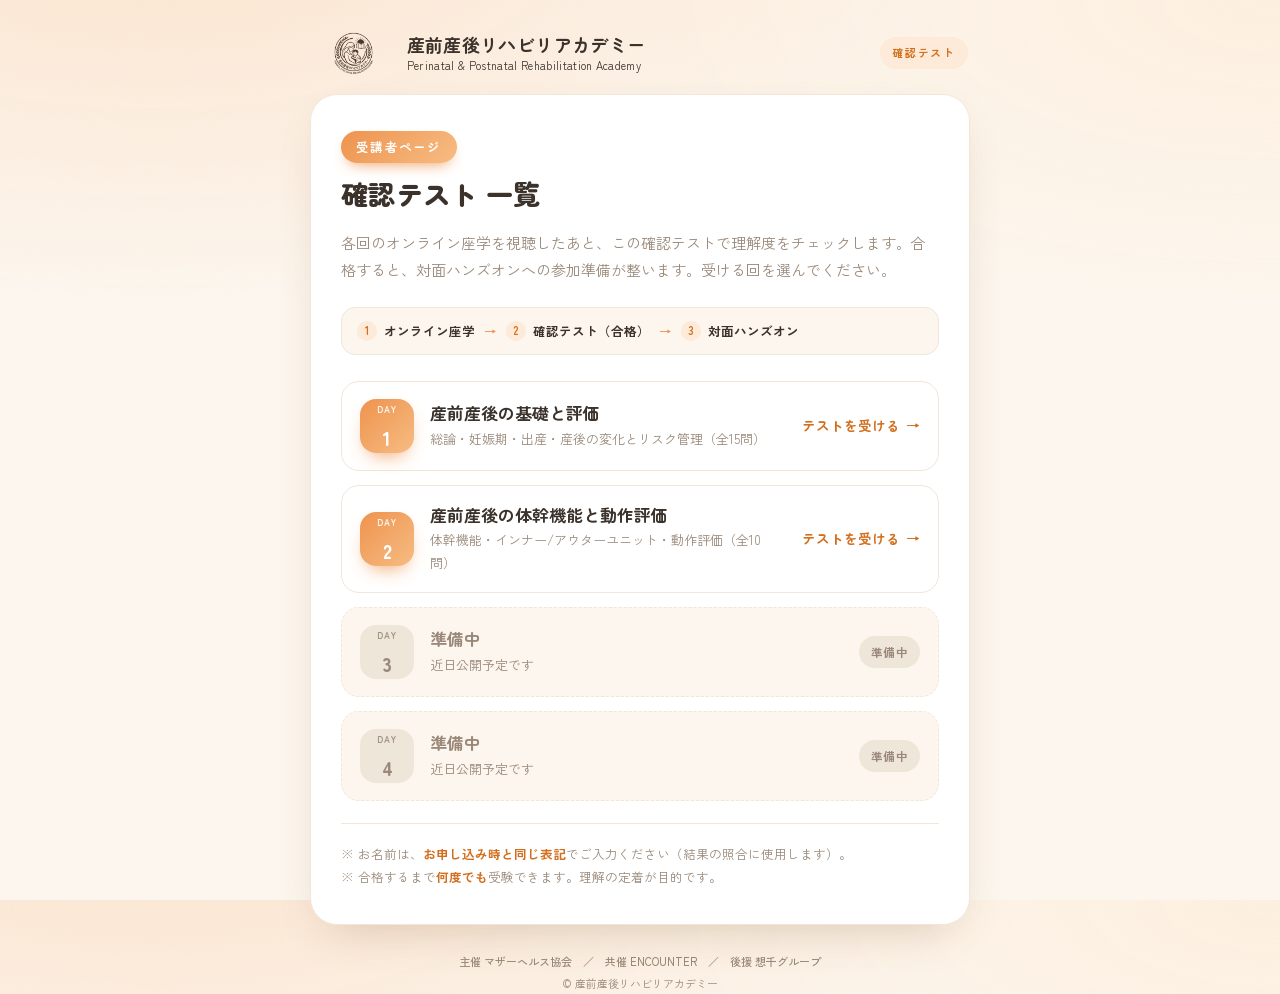
==== commit 1257e4d3: "Add files via upload" ====
--- a/index.html
+++ b/index.html
@@ -130,7 +130,7 @@
           <span class="day-num"><small>DAY</small>1</span>
           <span class="day-body">
             <span class="day-title">産前産後の基礎と評価</span>
-            <span class="day-desc">基礎・姿勢・リスク管理・評価（全10問）</span>
+            <span class="day-desc">総論・妊娠期・出産・産後の変化とリスク管理（全15問）</span>
           </span>
           <span class="day-cta"><span class="label">テストを受ける</span> <span class="arrow">→</span></span>
         </a>
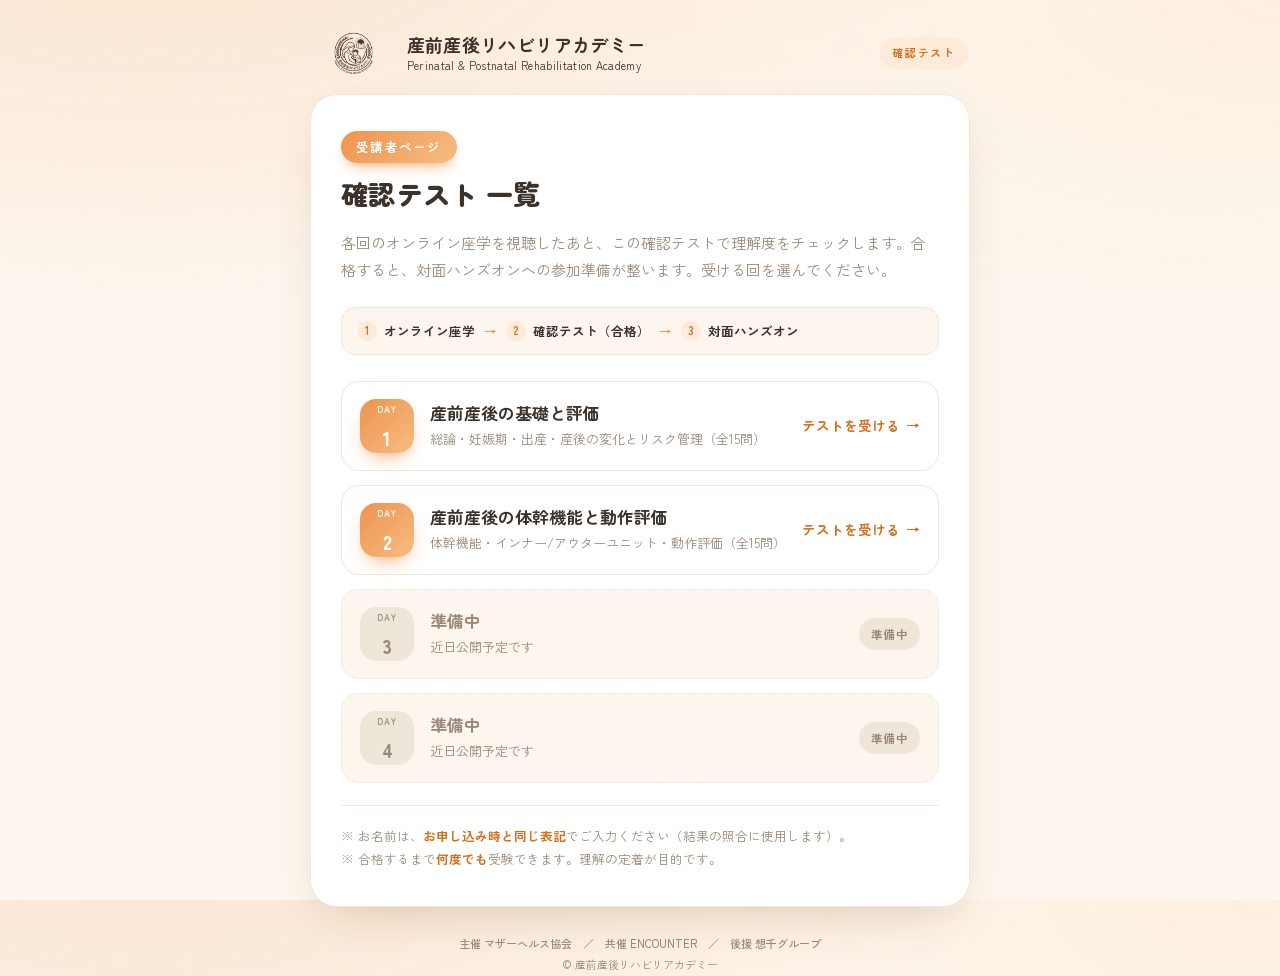
==== commit f886fe02: "Add files via upload" ====
--- a/index.html
+++ b/index.html
@@ -142,7 +142,7 @@
           <span class="day-num"><small>DAY</small>2</span>
           <span class="day-body">
             <span class="day-title">産前産後の体幹機能と動作評価</span>
-            <span class="day-desc">体幹機能・インナー/アウターユニット・動作評価（全10問）</span>
+            <span class="day-desc">体幹機能・インナー/アウターユニット・動作評価（全15問）</span>
           </span>
           <span class="day-cta"><span class="label">テストを受ける</span> <span class="arrow">→</span></span>
         </a>
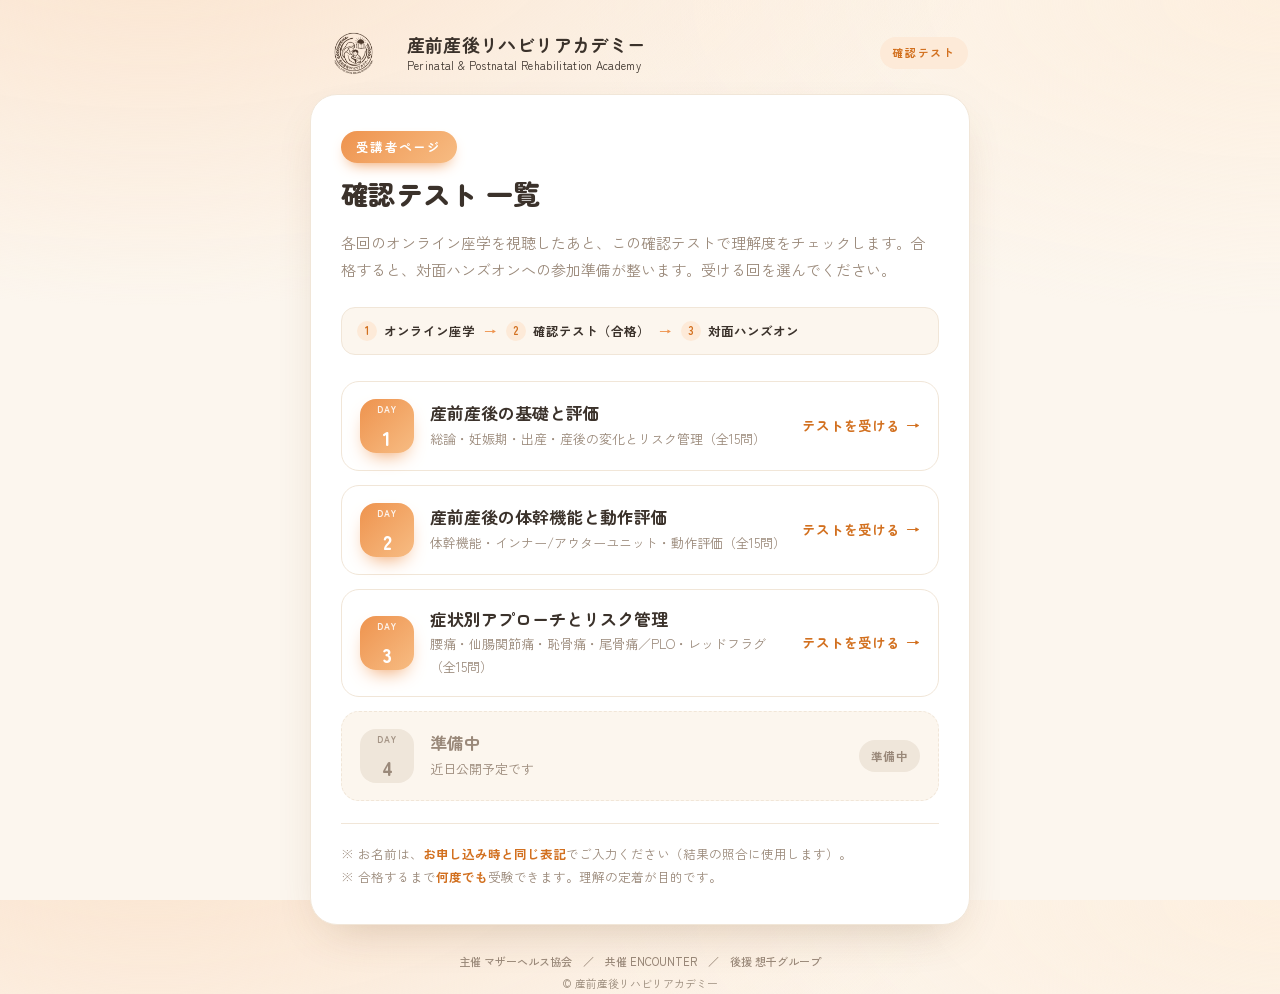
==== commit a34120e3: "Add files via upload" ====
--- a/index.html
+++ b/index.html
@@ -148,27 +148,16 @@
         </a>
       </li>
 
-      <!-- DAY 3：準備中 -->
-      <li>
-        <div class="day is-soon" aria-disabled="true">
-          <span class="day-num"><small>DAY</small>3</span>
-          <span class="day-body">
-            <span class="day-title">準備中</span>
-            <span class="day-desc">近日公開予定です</span>
-          </span>
-          <span class="soon-badge">準備中</span>
-        </div>
-        <!-- ▼ DAY3 公開時：すぐ上の <div class="day is-soon"> から </div> までを削除し、
-             この囲みコメントを外して、タイトルと説明の 2 行だけ書き換えてください ▼
+      <!-- DAY 3：公開中 -->
+      <li>
         <a class="day is-open" href="day3.html">
           <span class="day-num"><small>DAY</small>3</span>
           <span class="day-body">
-            <span class="day-title">（この回のタイトル）</span>
-            <span class="day-desc">（内容の説明・全◯問）</span>
-          </span>
-          <span class="day-cta"><span class="label">テストを受ける</span> <span class="arrow">→</span></span>
-        </a>
-        -->
+            <span class="day-title">症状別アプローチとリスク管理</span>
+            <span class="day-desc">腰痛・仙腸関節痛・恥骨痛・尾骨痛／PLO・レッドフラグ（全15問）</span>
+          </span>
+          <span class="day-cta"><span class="label">テストを受ける</span> <span class="arrow">→</span></span>
+        </a>
       </li>
 
       <!-- DAY 4：準備中 -->
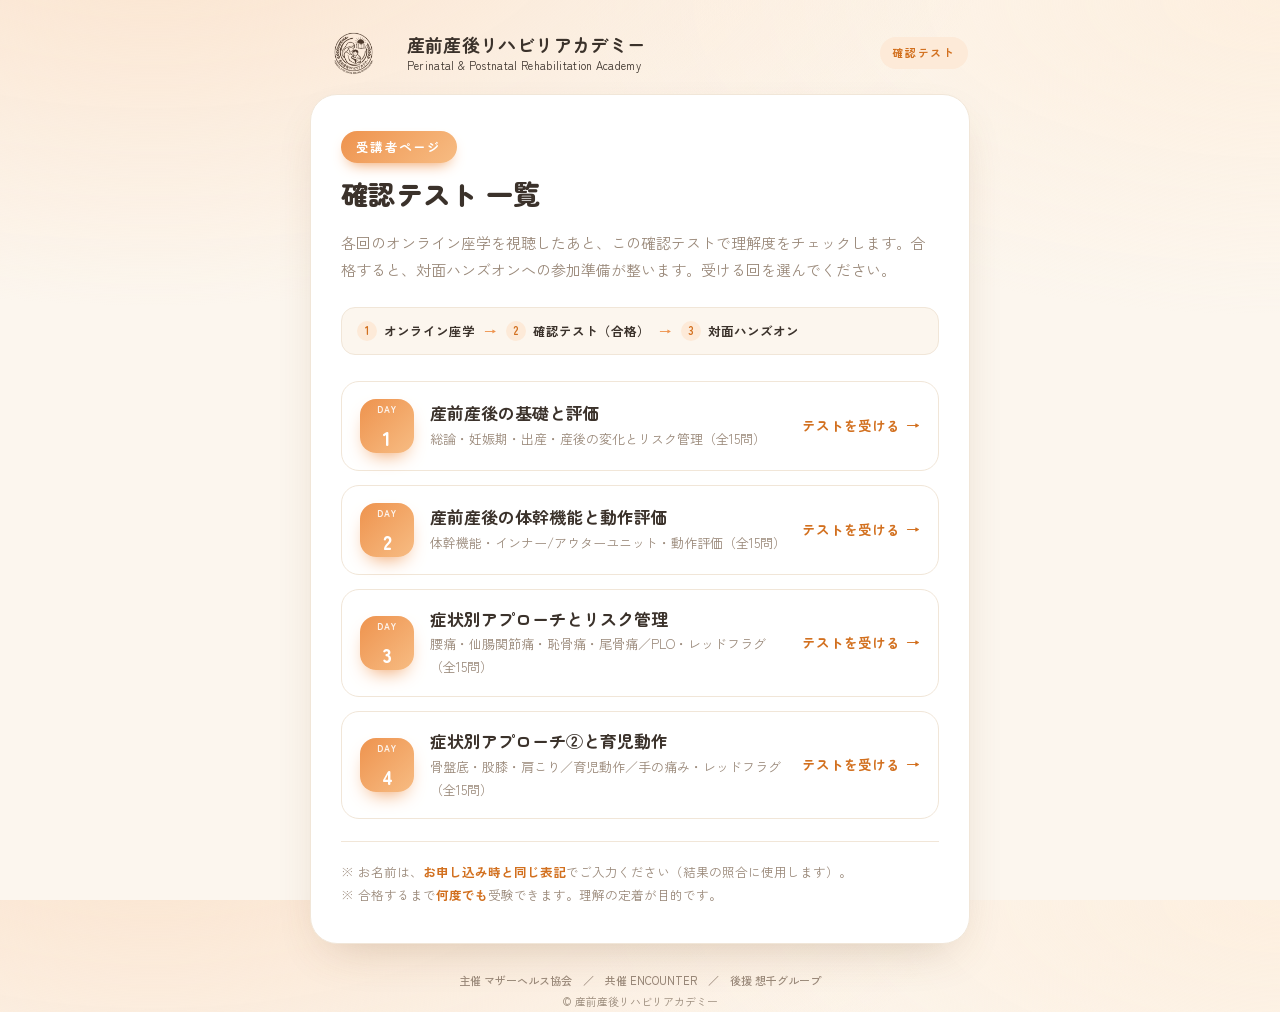
==== commit d753a025: "Add files via upload" ====
--- a/index.html
+++ b/index.html
@@ -160,27 +160,16 @@
         </a>
       </li>
 
-      <!-- DAY 4：準備中 -->
+      <!-- DAY 4：公開中 -->
       <li>
-        <div class="day is-soon" aria-disabled="true">
-          <span class="day-num"><small>DAY</small>4</span>
-          <span class="day-body">
-            <span class="day-title">準備中</span>
-            <span class="day-desc">近日公開予定です</span>
-          </span>
-          <span class="soon-badge">準備中</span>
-        </div>
-        <!-- ▼ DAY4 公開時：すぐ上の <div class="day is-soon"> から </div> までを削除し、
-             この囲みコメントを外して、タイトルと説明の 2 行だけ書き換えてください ▼
         <a class="day is-open" href="day4.html">
           <span class="day-num"><small>DAY</small>4</span>
           <span class="day-body">
-            <span class="day-title">（この回のタイトル）</span>
-            <span class="day-desc">（内容の説明・全◯問）</span>
+            <span class="day-title">症状別アプローチ②と育児動作</span>
+            <span class="day-desc">骨盤底・股膝・肩こり／育児動作／手の痛み・レッドフラグ（全15問）</span>
           </span>
           <span class="day-cta"><span class="label">テストを受ける</span> <span class="arrow">→</span></span>
         </a>
-        -->
       </li>
     </ul>
 
